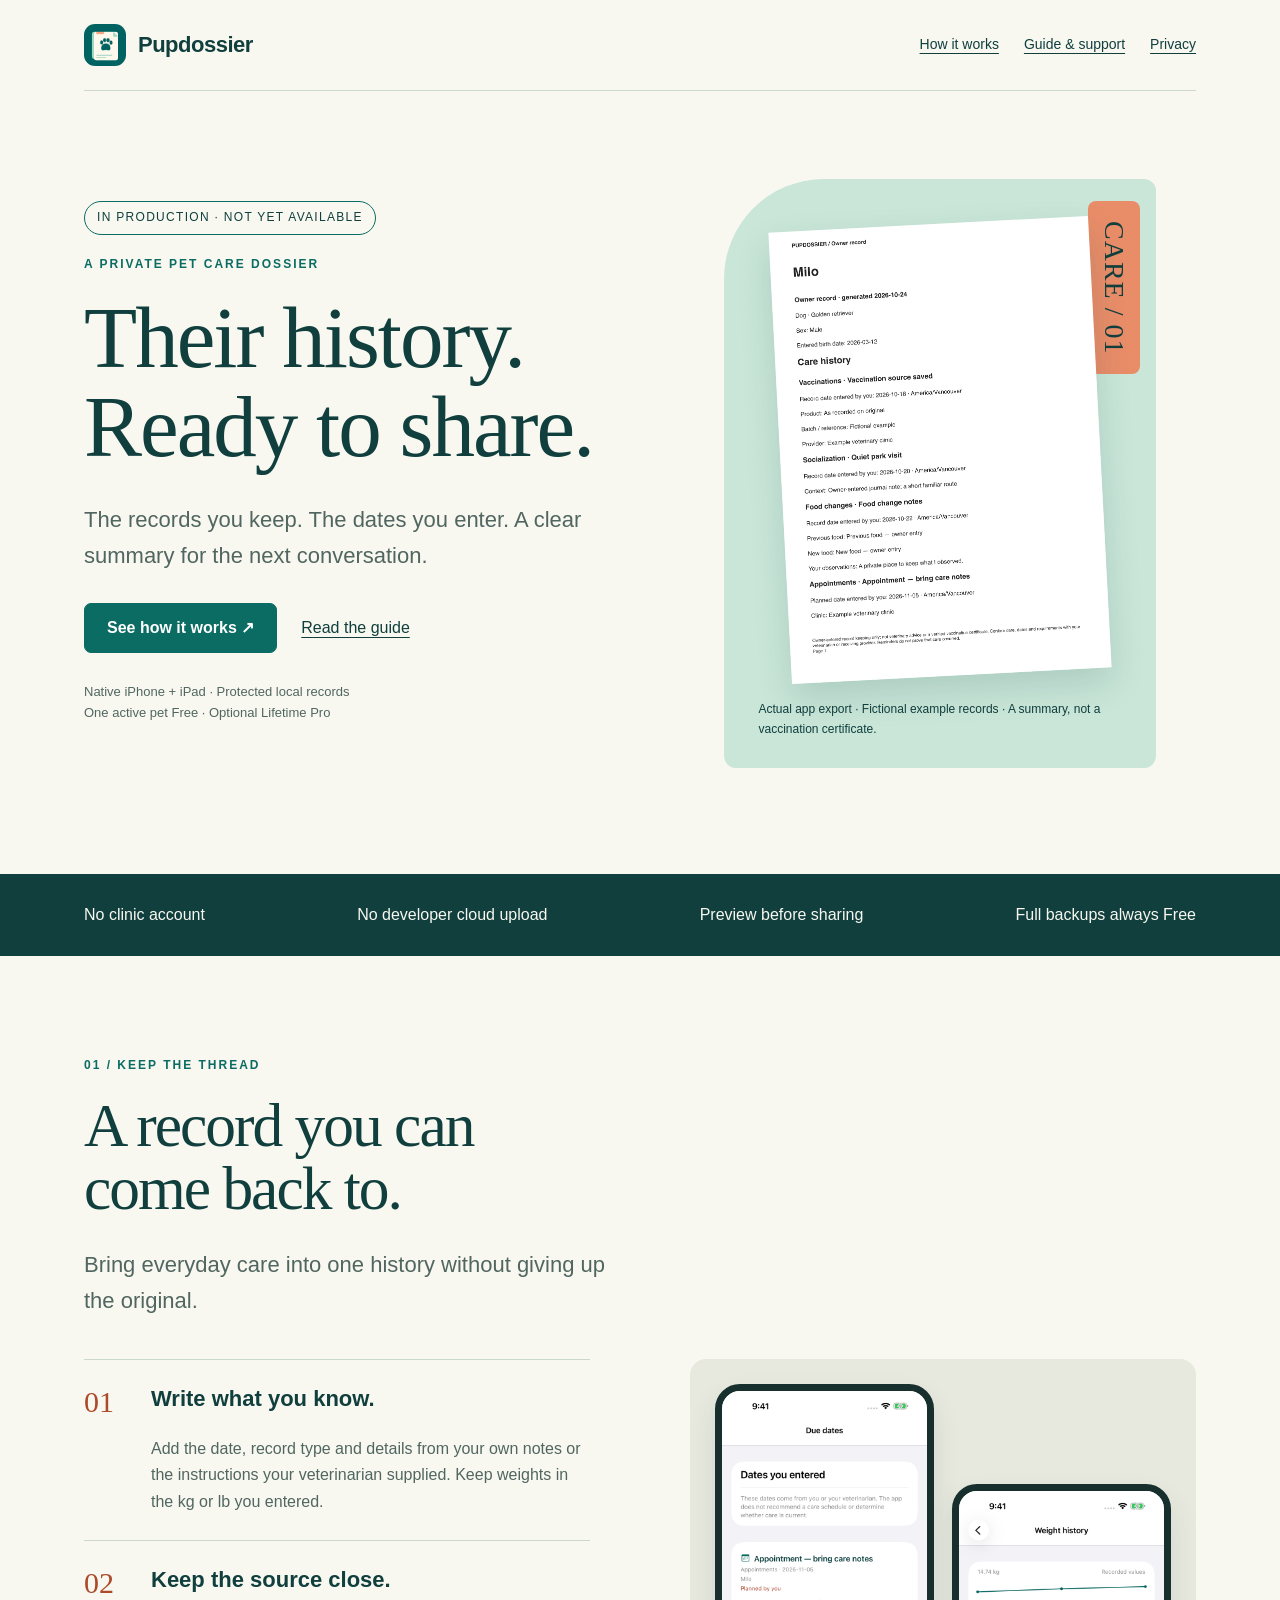
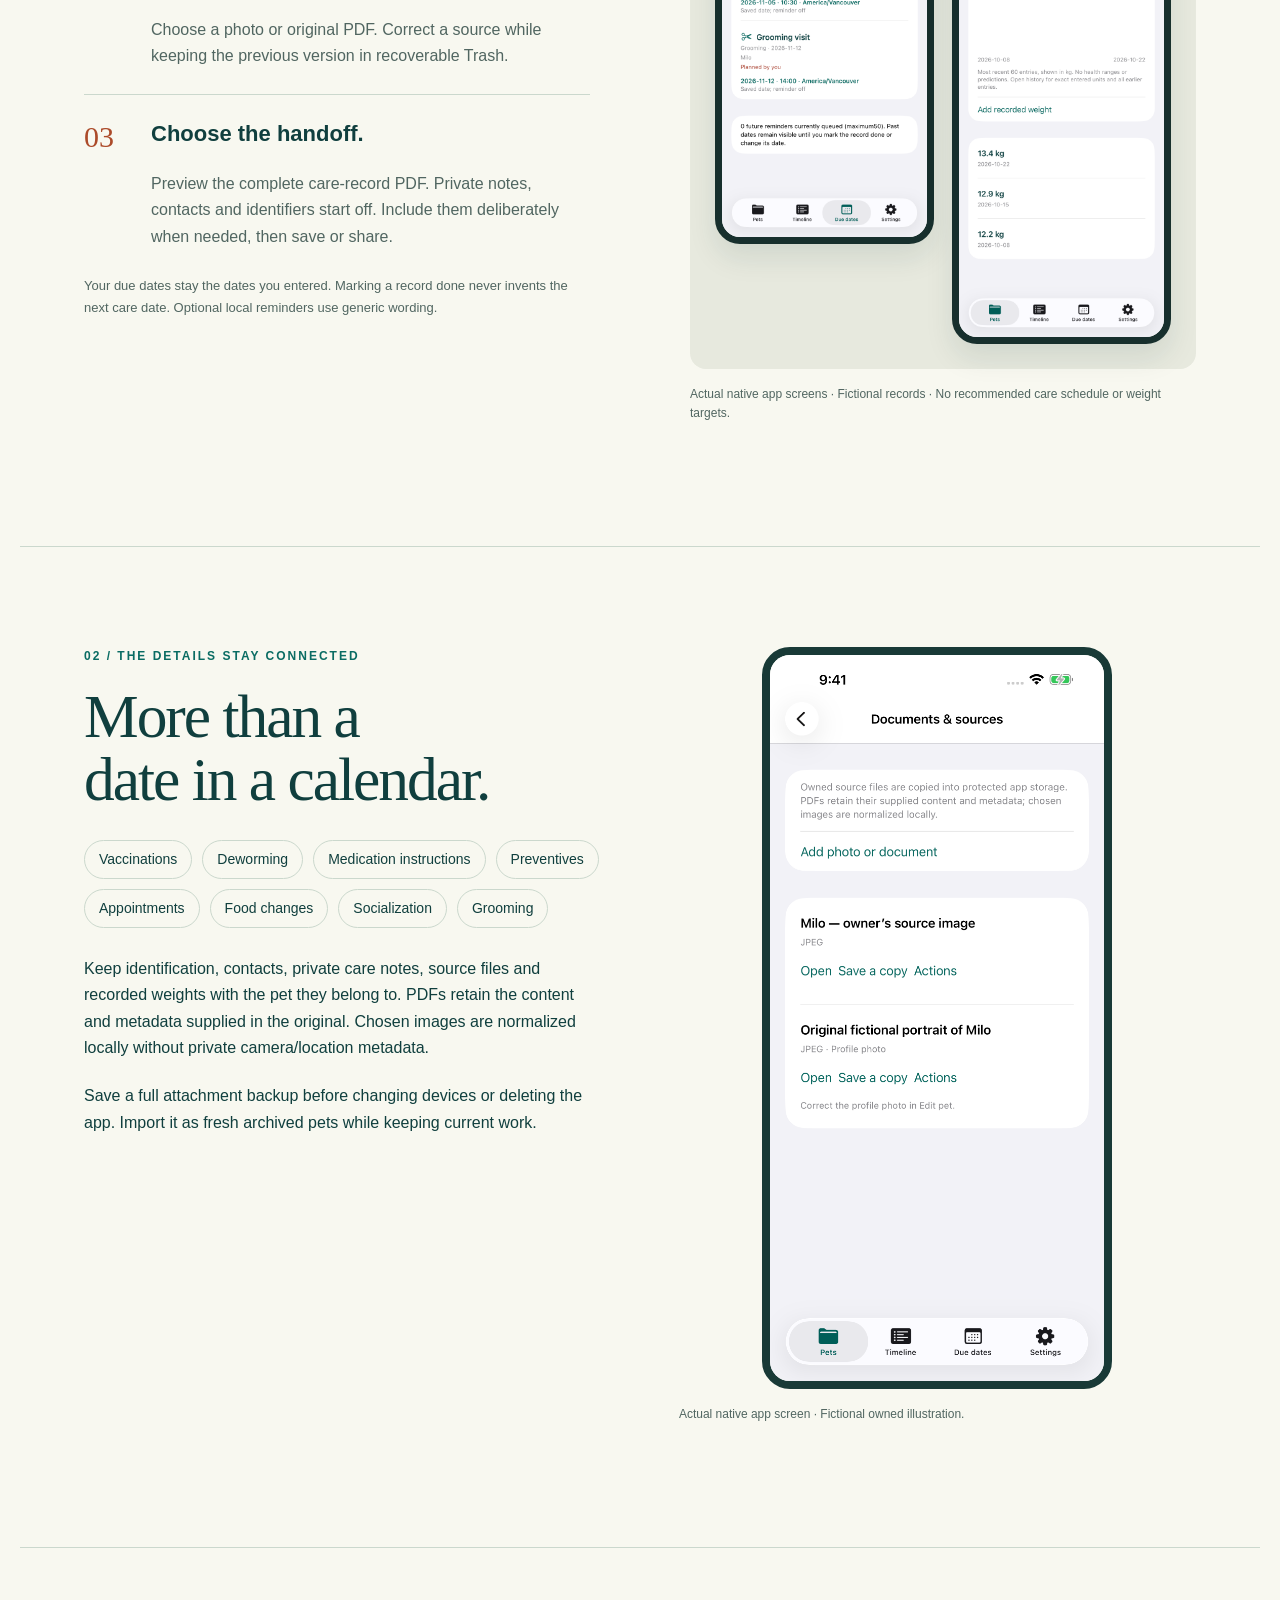
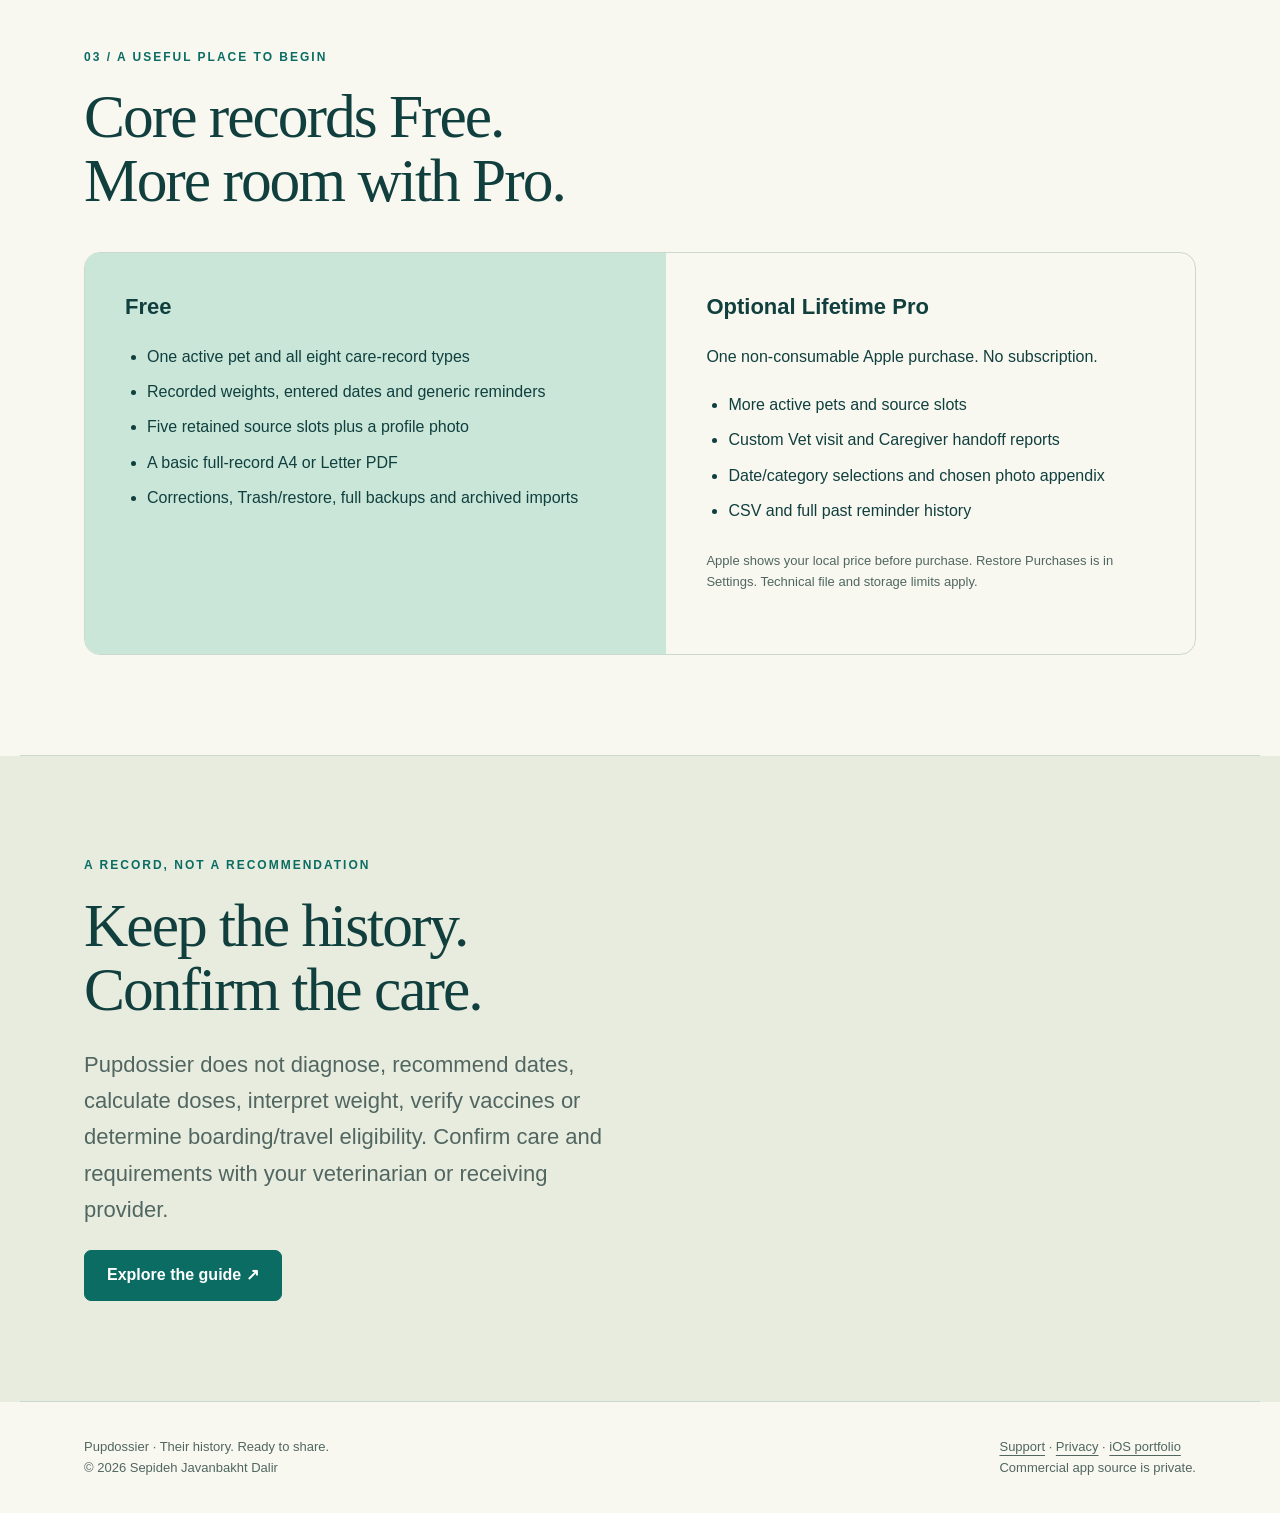
==== index.html @ 6c0bcf2a "Publish source-free Pupdossier product guide and privacy pages" ====
<!doctype html><html lang="en"><head><meta charset="utf-8"><meta name="viewport" content="width=device-width,initial-scale=1"><meta name="description" content="Private pet care records, original sources, entered dates and deliberate PDF handoffs for iPhone and iPad."><title>Pupdossier — Their history. Ready to share.</title><link rel="icon" href="assets/icon.png"><link rel="stylesheet" href="styles.css"></head><body><header class="wrap"><nav aria-label="Main navigation"><a class="brand" href="index.html"><img src="assets/icon.png" width="42" height="42" alt="">Pupdossier</a><div class="links"><a href="index.html#how">How it works</a><a href="support.html">Guide &amp; support</a><a href="privacy.html">Privacy</a></div></nav></header><main><section class="wrap hero"><div><span class="status">In production · Not yet available</span><p class="eyebrow">A private pet care dossier</p><h1>Their history.<br>Ready to share.</h1><p class="lead">The records you keep. The dates you enter. A clear summary for the next conversation.</p><div class="actions"><a class="button" href="#how">See how it works ↗</a><a href="support.html">Read the guide</a></div><p class="small">Native iPhone + iPad · Protected local records<br>One active pet Free · Optional Lifetime Pro</p></div><figure class="proof"><span class="index-tab">CARE / 01</span><img src="assets/care-summary.png" alt="Actual Pupdossier PDF for fictional pet Milo, with saved care history and a page footer."><figcaption>Actual app export · Fictional example records · A summary, not a vaccination certificate.</figcaption></figure></section><div class="strip"><div class="wrap"><span>No clinic account</span><span>No developer cloud upload</span><span>Preview before sharing</span><span>Full backups always Free</span></div></div><section class="wrap section" id="how"><div class="section-head"><p class="eyebrow">01 / Keep the thread</p><h2>A record you can<br>come back to.</h2><p class="lead">Bring everyday care into one history without giving up the original.</p></div><div class="tour-grid"><div><div class="step"><span class="number">01</span><div><h3>Write what you know.</h3><p>Add the date, record type and details from your own notes or the instructions your veterinarian supplied. Keep weights in the kg or lb you entered.</p></div></div><div class="step"><span class="number">02</span><div><h3>Keep the source close.</h3><p>Choose a photo or original PDF. Correct a source while keeping the previous version in recoverable Trash.</p></div></div><div class="step"><span class="number">03</span><div><h3>Choose the handoff.</h3><p>Preview the complete care-record PDF. Private notes, contacts and identifiers start off. Include them deliberately when needed, then save or share.</p></div></div><p class="small">Your due dates stay the dates you entered. Marking a record done never invents the next care date. Optional local reminders use generic wording.</p></div><div><div class="device-pair"><img src="assets/dates.png" alt="Actual Due dates screen showing two dates entered for fictional pet Milo."><img src="assets/weights.png" alt="Actual recorded-weight history showing three entered kg measurements, without clinical interpretation."></div><p class="note">Actual native app screens · Fictional records · No recommended care schedule or weight targets.</p></div></div></section><section class="wrap section"><div class="records"><div><p class="eyebrow">02 / The details stay connected</p><h2>More than a<br>date in a calendar.</h2><div class="record-types"><span>Vaccinations</span><span>Deworming</span><span>Medication instructions</span><span>Preventives</span><span>Appointments</span><span>Food changes</span><span>Socialization</span><span>Grooming</span></div><p>Keep identification, contacts, private care notes, source files and recorded weights with the pet they belong to. PDFs retain the content and metadata supplied in the original. Chosen images are normalized locally without private camera/location metadata.</p><p>Save a full attachment backup before changing devices or deleting the app. Import it as fresh archived pets while keeping current work.</p></div><div><img class="source-image" loading="lazy" src="assets/sources.png" alt="Actual Documents and sources screen with selected original image and a separate profile photo."><p class="note">Actual native app screen · Fictional owned illustration.</p></div></div></section><section class="wrap section"><div class="section-head"><p class="eyebrow">03 / A useful place to begin</p><h2>Core records Free.<br>More room with Pro.</h2></div><div class="choice"><div><h3>Free</h3><ul><li>One active pet and all eight care-record types</li><li>Recorded weights, entered dates and generic reminders</li><li>Five retained source slots plus a profile photo</li><li>A basic full-record A4 or Letter PDF</li><li>Corrections, Trash/restore, full backups and archived imports</li></ul></div><div><h3>Optional Lifetime Pro</h3><p>One non-consumable Apple purchase. No subscription.</p><ul><li>More active pets and source slots</li><li>Custom Vet visit and Caregiver handoff reports</li><li>Date/category selections and chosen photo appendix</li><li>CSV and full past reminder history</li></ul><p class="small">Apple shows your local price before purchase. Restore Purchases is in Settings. Technical file and storage limits apply.</p></div></div></section><section class="quiet"><div class="wrap section"><p class="eyebrow">A record, not a recommendation</p><h2>Keep the history.<br>Confirm the care.</h2><p class="lead">Pupdossier does not diagnose, recommend dates, calculate doses, interpret weight, verify vaccines or determine boarding/travel eligibility. Confirm care and requirements with your veterinarian or receiving provider.</p><a class="button" href="support.html">Explore the guide ↗</a></div></section></main><footer><div class="wrap"><span>Pupdossier · Their history. Ready to share.<br>© 2026 Sepideh Javanbakht Dalir</span><span><a href="support.html">Support</a> · <a href="privacy.html">Privacy</a> · <a href="https://github.com/sepidehdalir/ios-app-portfolio">iOS portfolio</a><br>Commercial app source is private.</span></div></footer></body></html>
---- styles.css ----
@charset "UTF-8";:root{--paper:#f8f8f0;--ink:#103f3e;--teal:#0a6c63;--mint:#c9e6d8;--coral:#e98d69;--line:#cbd8cd;--muted:#516661}*{box-sizing:border-box}html{scroll-behavior:smooth}body{margin:0;background:var(--paper);color:var(--ink);font-family:ui-sans-serif,-apple-system,BlinkMacSystemFont,"Segoe UI",sans-serif;line-height:1.65}a{color:inherit;text-underline-offset:4px}a:focus-visible,button:focus-visible,summary:focus-visible{outline:3px solid #b55332;outline-offset:5px}.wrap{max-width:1240px;margin:auto;padding:0 5vw}nav{display:flex;align-items:center;justify-content:space-between;gap:24px;padding-top:24px;padding-bottom:24px;border-bottom:1px solid var(--line)}.brand{display:flex;align-items:center;gap:12px;font-size:22px;font-weight:750;text-decoration:none;letter-spacing:-.5px}.brand img{border-radius:11px}nav .links{display:flex;gap:25px;flex-wrap:wrap;font-size:14px}.status{font-size:12px;letter-spacing:1.3px;text-transform:uppercase;display:inline-block;border:1px solid var(--teal);border-radius:30px;padding:6px 12px;margin-bottom:20px}.eyebrow{font-size:12px;font-weight:750;letter-spacing:2px;text-transform:uppercase;color:var(--teal);margin:0 0 18px}h1,h2,h3,p{margin-top:0}h1,h2{font-family:Georgia,"Times New Roman",serif;font-weight:500;line-height:1.03;letter-spacing:-2px}h1{font-size:clamp(58px,6.8vw,98px);margin-bottom:30px}h2{font-size:clamp(40px,4.8vw,64px);margin-bottom:26px}h3{font-size:22px;line-height:1.3}p{margin-bottom:22px}.lead{font-size:clamp(18px,2vw,22px);max-width:550px;color:var(--muted)}.hero{display:grid;grid-template-columns:1fr 1fr;gap:8%;padding-top:72px;padding-bottom:90px;align-items:center}.button{display:inline-flex;align-items:center;justify-content:center;min-height:48px;padding:11px 22px;border-radius:7px;background:var(--teal);color:white;font-weight:650;text-decoration:none;border:1px solid var(--teal)}.actions{display:flex;align-items:center;gap:24px;flex-wrap:wrap;margin:28px 0}.small{font-size:13px;color:var(--muted)}.proof{background:var(--mint);border-radius:100px 12px 12px 12px;padding:45px 34px 28px;position:relative}.proof img{display:block;width:88%;margin:0 auto;box-shadow:0 15px 34px #103f3e25;transform:rotate(-3deg)}.proof figcaption{font-size:12px;margin:24px 0 0}.index-tab{position:absolute;top:22px;right:16px;background:var(--coral);font:28px Georgia,serif;letter-spacing:1px;writing-mode:vertical-rl;border-radius:8px;padding:20px 10px}.strip{background:var(--ink);color:var(--paper);padding:28px 0}.strip .wrap{display:flex;justify-content:space-between;gap:25px;flex-wrap:wrap}.strip span{font-size:16px}.section{padding-top:100px;padding-bottom:100px;border-bottom:1px solid var(--line)}.section-head{max-width:700px;margin-bottom:40px}.tour-grid{display:grid;grid-template-columns:1fr 1fr;gap:9%;align-items:start}.step{display:grid;grid-template-columns:52px 1fr;gap:15px;padding:25px 0;border-top:1px solid var(--line)}.step .number{font:30px Georgia,serif;color:#ac4b2a}.step p{color:var(--muted);margin-bottom:0}.device-pair{display:flex;gap:18px;align-items:flex-start;padding:25px;background:#e7e9de;border-radius:16px}.device-pair img{width:calc(50% - 9px);border:7px solid #172f2d;border-radius:25px;box-shadow:0 14px 28px #103f3e1a}.device-pair img:nth-child(2){margin-top:100px}.note{margin-top:16px;font-size:12px;color:var(--muted)}.records{display:grid;grid-template-columns:1fr 1fr;gap:7%;align-items:start}.source-image{max-width:350px;width:100%;border:8px solid #193a37;border-radius:28px;display:block;margin:auto}.record-types{display:flex;gap:10px;flex-wrap:wrap;margin:28px 0}.record-types span{border:1px solid var(--line);border-radius:30px;padding:7px 14px;font-size:14px}.choice{display:grid;grid-template-columns:1.1fr 1fr;gap:0;margin-top:35px;border:1px solid var(--line);border-radius:16px;overflow:hidden}.choice>div{padding:40px}.choice>div:first-child{background:var(--mint)}ul{padding-left:22px}li{padding-bottom:9px}.quiet{background:#e8ecdf}.document{max-width:860px;padding:75px 5vw 110px;margin:auto}.document h1{font-size:clamp(48px,6vw,75px)}.document h2{font-family:inherit;font-size:25px;letter-spacing:-.4px;line-height:1.3;margin:42px 0 15px}.notice{border-left:4px solid var(--coral);padding:18px 22px;background:#f4e8dc;margin:24px 0}.document details{border-top:1px solid var(--line);padding:20px 0}.document summary{cursor:pointer;font-size:20px;font-weight:650}.document details p{margin:18px 0 0}footer{padding:34px 0;font-size:13px;color:var(--muted)}footer .wrap{display:flex;justify-content:space-between;gap:30px;flex-wrap:wrap}@media(max-width:760px){.hero,.tour-grid,.records,.choice{grid-template-columns:1fr}.hero{gap:35px;padding-top:42px;padding-bottom:50px}.proof{margin:0}.proof img{max-height:620px;width:auto;max-width:90%}.section{padding-top:60px;padding-bottom:60px}.device-pair{margin-top:28px}.source-image{margin-top:30px;max-width:310px}nav{align-items:flex-start;flex-wrap:wrap}.links{gap:16px!important}.strip .wrap{gap:12px}.choice>div{padding:28px}h1,h2{letter-spacing:-1.6px}}@media(prefers-reduced-motion:reduce){html{scroll-behavior:auto}}
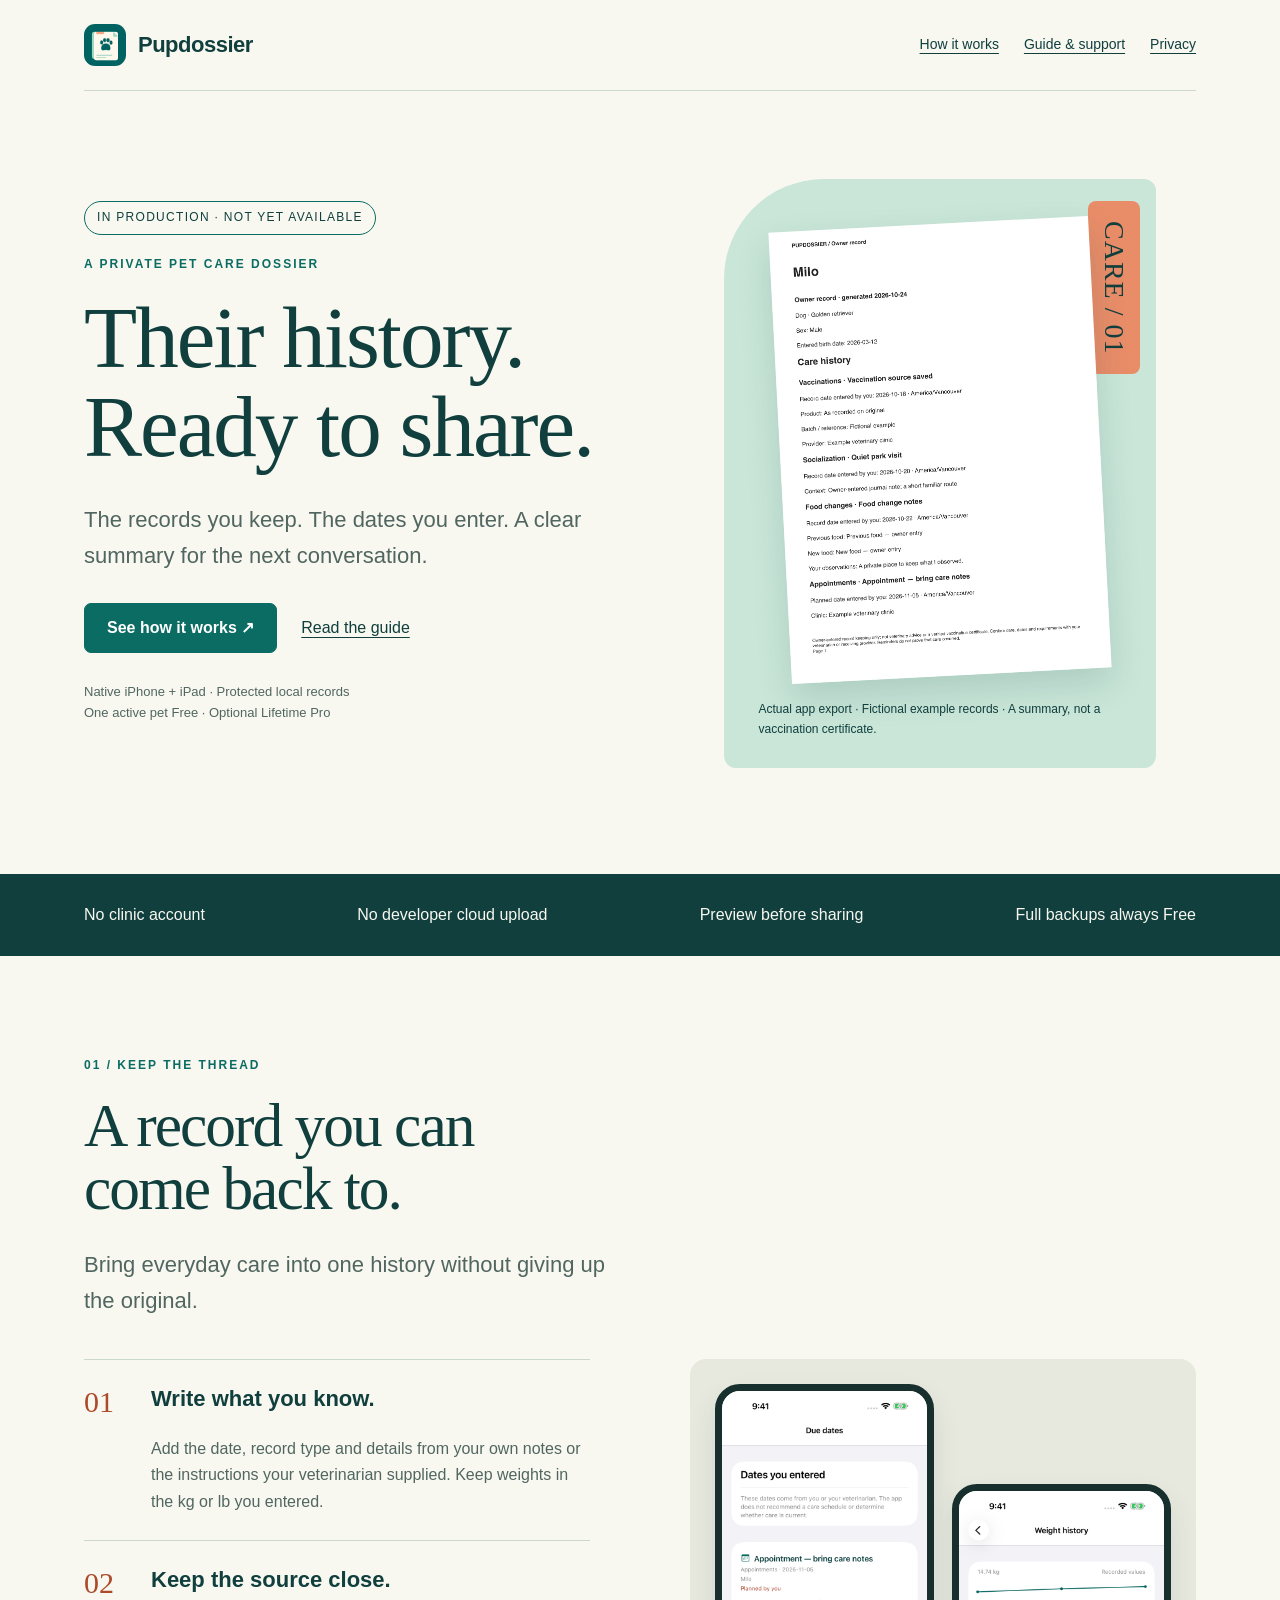
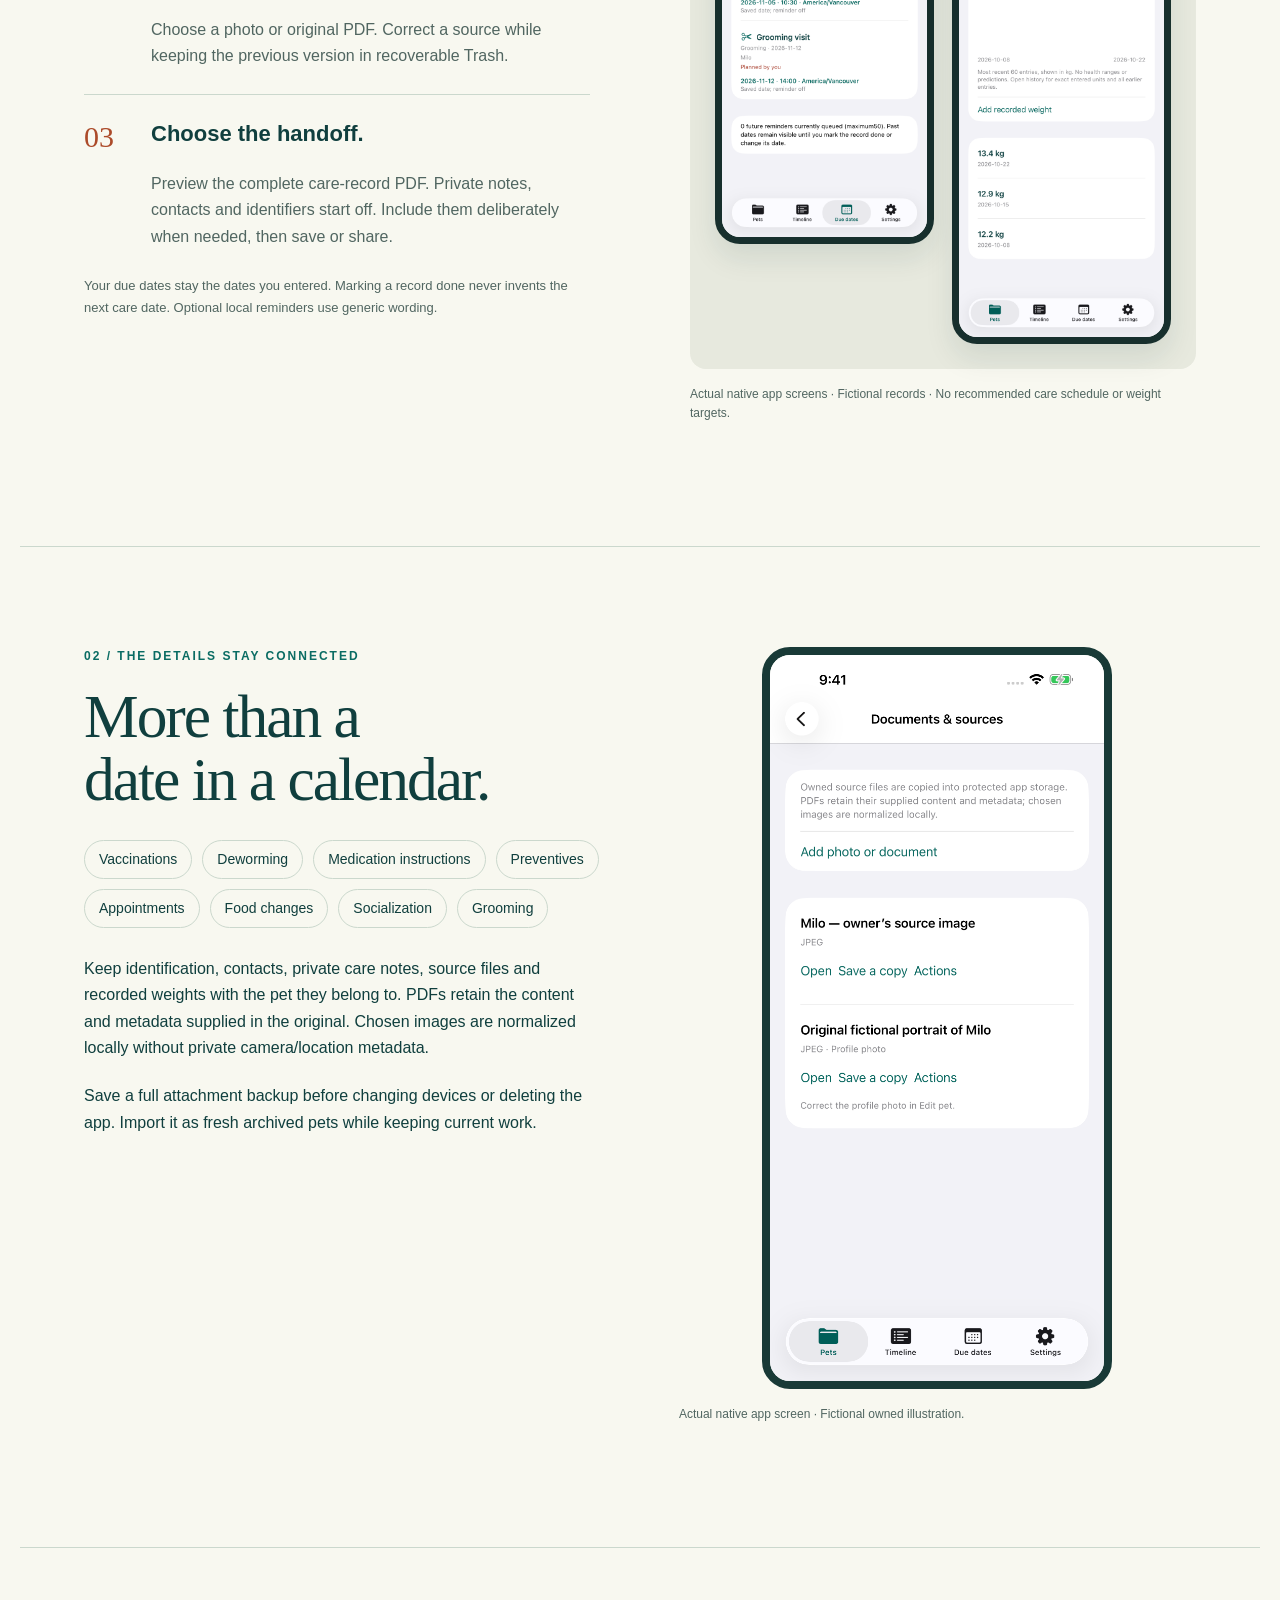
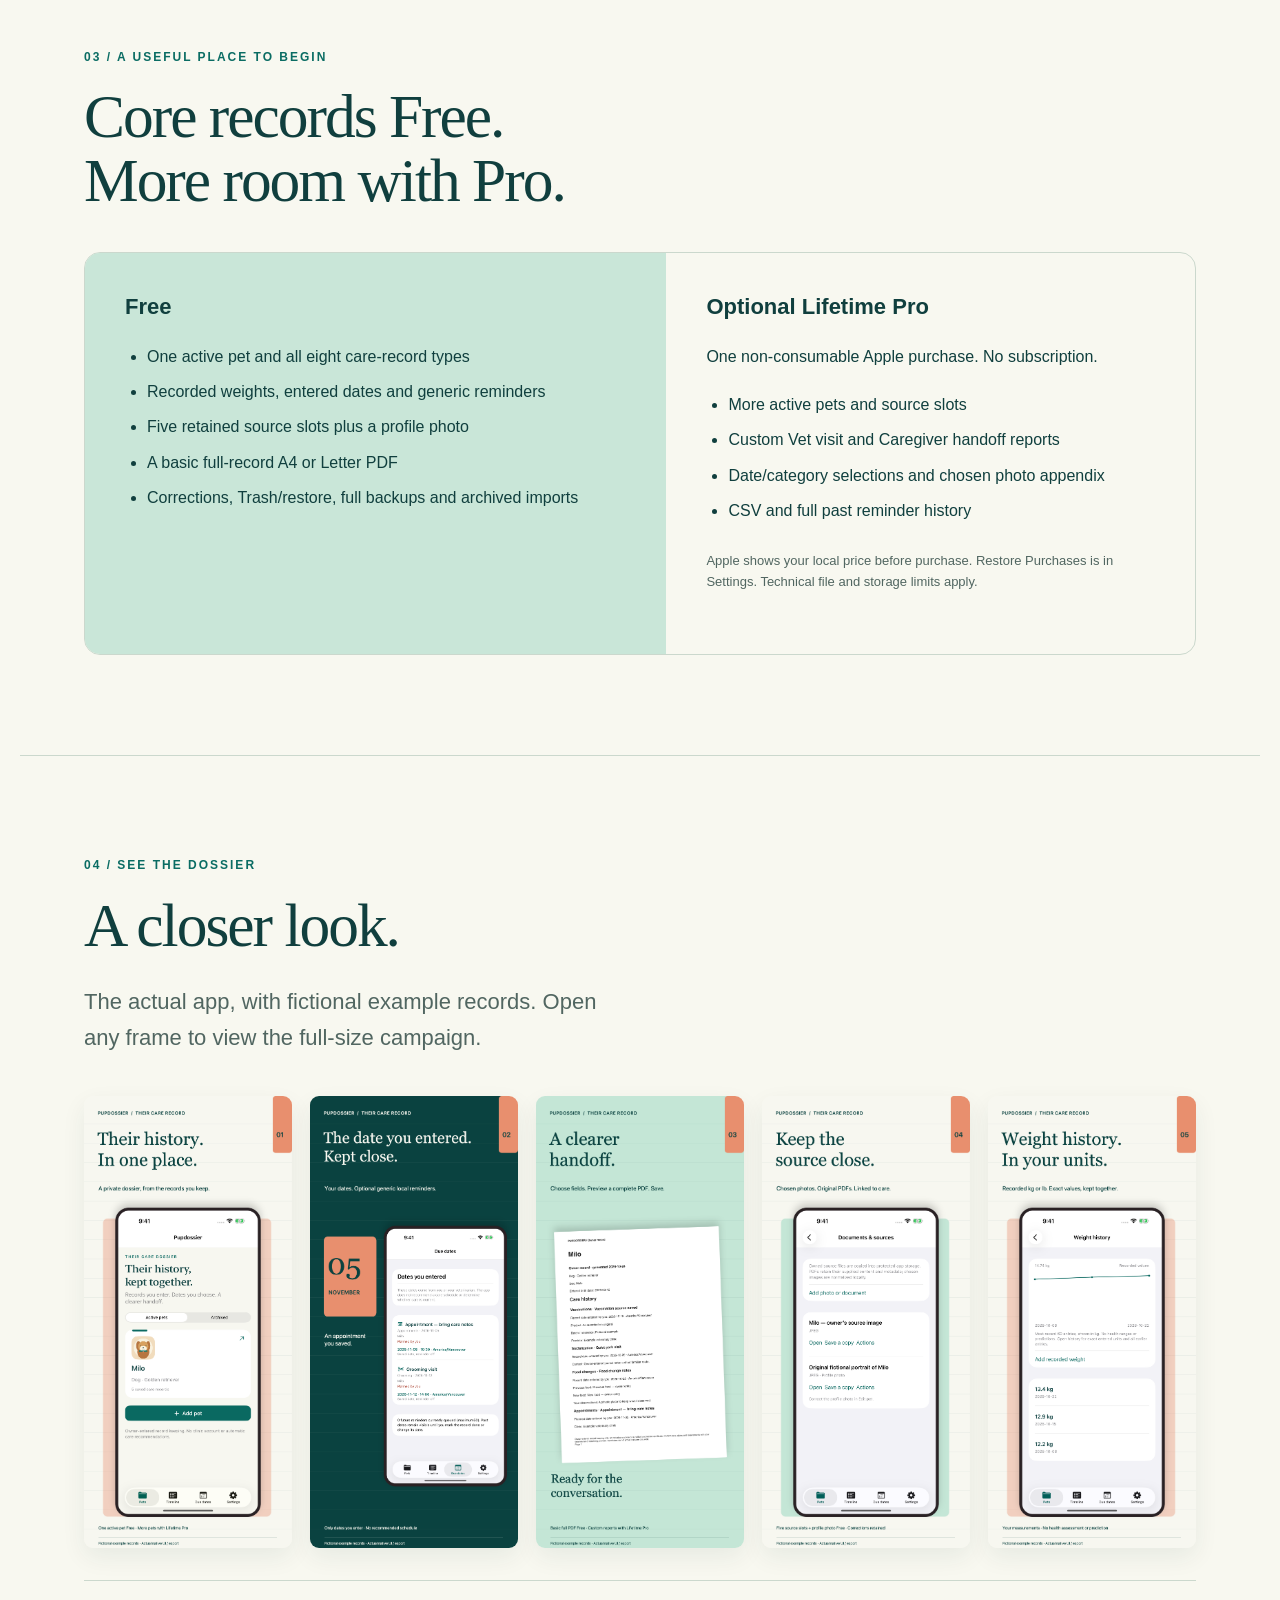
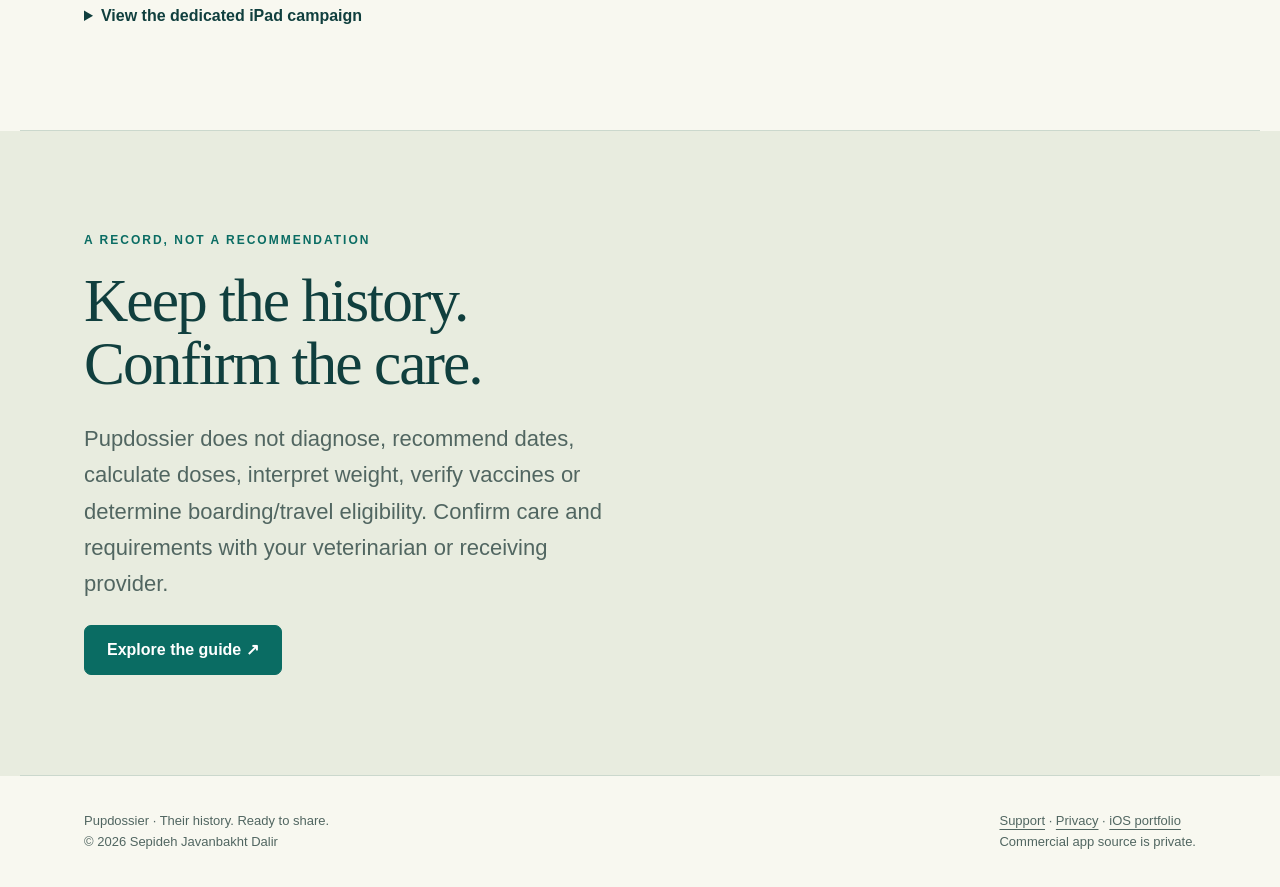
==== commit bcbddb7b: "Show the verified iPhone and dedicated iPad marketing campaigns" ====
--- a/index.html
+++ b/index.html
@@ -1 +1 @@
-<!doctype html><html lang="en"><head><meta charset="utf-8"><meta name="viewport" content="width=device-width,initial-scale=1"><meta name="description" content="Private pet care records, original sources, entered dates and deliberate PDF handoffs for iPhone and iPad."><title>Pupdossier — Their history. Ready to share.</title><link rel="icon" href="assets/icon.png"><link rel="stylesheet" href="styles.css"></head><body><header class="wrap"><nav aria-label="Main navigation"><a class="brand" href="index.html"><img src="assets/icon.png" width="42" height="42" alt="">Pupdossier</a><div class="links"><a href="index.html#how">How it works</a><a href="support.html">Guide &amp; support</a><a href="privacy.html">Privacy</a></div></nav></header><main><section class="wrap hero"><div><span class="status">In production · Not yet available</span><p class="eyebrow">A private pet care dossier</p><h1>Their history.<br>Ready to share.</h1><p class="lead">The records you keep. The dates you enter. A clear summary for the next conversation.</p><div class="actions"><a class="button" href="#how">See how it works ↗</a><a href="support.html">Read the guide</a></div><p class="small">Native iPhone + iPad · Protected local records<br>One active pet Free · Optional Lifetime Pro</p></div><figure class="proof"><span class="index-tab">CARE / 01</span><img src="assets/care-summary.png" alt="Actual Pupdossier PDF for fictional pet Milo, with saved care history and a page footer."><figcaption>Actual app export · Fictional example records · A summary, not a vaccination certificate.</figcaption></figure></section><div class="strip"><div class="wrap"><span>No clinic account</span><span>No developer cloud upload</span><span>Preview before sharing</span><span>Full backups always Free</span></div></div><section class="wrap section" id="how"><div class="section-head"><p class="eyebrow">01 / Keep the thread</p><h2>A record you can<br>come back to.</h2><p class="lead">Bring everyday care into one history without giving up the original.</p></div><div class="tour-grid"><div><div class="step"><span class="number">01</span><div><h3>Write what you know.</h3><p>Add the date, record type and details from your own notes or the instructions your veterinarian supplied. Keep weights in the kg or lb you entered.</p></div></div><div class="step"><span class="number">02</span><div><h3>Keep the source close.</h3><p>Choose a photo or original PDF. Correct a source while keeping the previous version in recoverable Trash.</p></div></div><div class="step"><span class="number">03</span><div><h3>Choose the handoff.</h3><p>Preview the complete care-record PDF. Private notes, contacts and identifiers start off. Include them deliberately when needed, then save or share.</p></div></div><p class="small">Your due dates stay the dates you entered. Marking a record done never invents the next care date. Optional local reminders use generic wording.</p></div><div><div class="device-pair"><img src="assets/dates.png" alt="Actual Due dates screen showing two dates entered for fictional pet Milo."><img src="assets/weights.png" alt="Actual recorded-weight history showing three entered kg measurements, without clinical interpretation."></div><p class="note">Actual native app screens · Fictional records · No recommended care schedule or weight targets.</p></div></div></section><section class="wrap section"><div class="records"><div><p class="eyebrow">02 / The details stay connected</p><h2>More than a<br>date in a calendar.</h2><div class="record-types"><span>Vaccinations</span><span>Deworming</span><span>Medication instructions</span><span>Preventives</span><span>Appointments</span><span>Food changes</span><span>Socialization</span><span>Grooming</span></div><p>Keep identification, contacts, private care notes, source files and recorded weights with the pet they belong to. PDFs retain the content and metadata supplied in the original. Chosen images are normalized locally without private camera/location metadata.</p><p>Save a full attachment backup before changing devices or deleting the app. Import it as fresh archived pets while keeping current work.</p></div><div><img class="source-image" loading="lazy" src="assets/sources.png" alt="Actual Documents and sources screen with selected original image and a separate profile photo."><p class="note">Actual native app screen · Fictional owned illustration.</p></div></div></section><section class="wrap section"><div class="section-head"><p class="eyebrow">03 / A useful place to begin</p><h2>Core records Free.<br>More room with Pro.</h2></div><div class="choice"><div><h3>Free</h3><ul><li>One active pet and all eight care-record types</li><li>Recorded weights, entered dates and generic reminders</li><li>Five retained source slots plus a profile photo</li><li>A basic full-record A4 or Letter PDF</li><li>Corrections, Trash/restore, full backups and archived imports</li></ul></div><div><h3>Optional Lifetime Pro</h3><p>One non-consumable Apple purchase. No subscription.</p><ul><li>More active pets and source slots</li><li>Custom Vet visit and Caregiver handoff reports</li><li>Date/category selections and chosen photo appendix</li><li>CSV and full past reminder history</li></ul><p class="small">Apple shows your local price before purchase. Restore Purchases is in Settings. Technical file and storage limits apply.</p></div></div></section><section class="quiet"><div class="wrap section"><p class="eyebrow">A record, not a recommendation</p><h2>Keep the history.<br>Confirm the care.</h2><p class="lead">Pupdossier does not diagnose, recommend dates, calculate doses, interpret weight, verify vaccines or determine boarding/travel eligibility. Confirm care and requirements with your veterinarian or receiving provider.</p><a class="button" href="support.html">Explore the guide ↗</a></div></section></main><footer><div class="wrap"><span>Pupdossier · Their history. Ready to share.<br>© 2026 Sepideh Javanbakht Dalir</span><span><a href="support.html">Support</a> · <a href="privacy.html">Privacy</a> · <a href="https://github.com/sepidehdalir/ios-app-portfolio">iOS portfolio</a><br>Commercial app source is private.</span></div></footer></body></html>+<!doctype html><html lang="en"><head><meta charset="utf-8"><meta name="viewport" content="width=device-width,initial-scale=1"><meta name="description" content="Private pet care records, original sources, entered dates and deliberate PDF handoffs for iPhone and iPad."><title>Pupdossier — Their history. Ready to share.</title><link rel="icon" href="assets/icon.png"><link rel="stylesheet" href="styles.css"></head><body><header class="wrap"><nav aria-label="Main navigation"><a class="brand" href="index.html"><img src="assets/icon.png" width="42" height="42" alt="">Pupdossier</a><div class="links"><a href="index.html#how">How it works</a><a href="support.html">Guide &amp; support</a><a href="privacy.html">Privacy</a></div></nav></header><main><section class="wrap hero"><div><span class="status">In production · Not yet available</span><p class="eyebrow">A private pet care dossier</p><h1>Their history.<br>Ready to share.</h1><p class="lead">The records you keep. The dates you enter. A clear summary for the next conversation.</p><div class="actions"><a class="button" href="#how">See how it works ↗</a><a href="support.html">Read the guide</a></div><p class="small">Native iPhone + iPad · Protected local records<br>One active pet Free · Optional Lifetime Pro</p></div><figure class="proof"><span class="index-tab">CARE / 01</span><img src="assets/care-summary.png" alt="Actual Pupdossier PDF for fictional pet Milo, with saved care history and a page footer."><figcaption>Actual app export · Fictional example records · A summary, not a vaccination certificate.</figcaption></figure></section><div class="strip"><div class="wrap"><span>No clinic account</span><span>No developer cloud upload</span><span>Preview before sharing</span><span>Full backups always Free</span></div></div><section class="wrap section" id="how"><div class="section-head"><p class="eyebrow">01 / Keep the thread</p><h2>A record you can<br>come back to.</h2><p class="lead">Bring everyday care into one history without giving up the original.</p></div><div class="tour-grid"><div><div class="step"><span class="number">01</span><div><h3>Write what you know.</h3><p>Add the date, record type and details from your own notes or the instructions your veterinarian supplied. Keep weights in the kg or lb you entered.</p></div></div><div class="step"><span class="number">02</span><div><h3>Keep the source close.</h3><p>Choose a photo or original PDF. Correct a source while keeping the previous version in recoverable Trash.</p></div></div><div class="step"><span class="number">03</span><div><h3>Choose the handoff.</h3><p>Preview the complete care-record PDF. Private notes, contacts and identifiers start off. Include them deliberately when needed, then save or share.</p></div></div><p class="small">Your due dates stay the dates you entered. Marking a record done never invents the next care date. Optional local reminders use generic wording.</p></div><div><div class="device-pair"><img src="assets/dates.png" alt="Actual Due dates screen showing two dates entered for fictional pet Milo."><img src="assets/weights.png" alt="Actual recorded-weight history showing three entered kg measurements, without clinical interpretation."></div><p class="note">Actual native app screens · Fictional records · No recommended care schedule or weight targets.</p></div></div></section><section class="wrap section"><div class="records"><div><p class="eyebrow">02 / The details stay connected</p><h2>More than a<br>date in a calendar.</h2><div class="record-types"><span>Vaccinations</span><span>Deworming</span><span>Medication instructions</span><span>Preventives</span><span>Appointments</span><span>Food changes</span><span>Socialization</span><span>Grooming</span></div><p>Keep identification, contacts, private care notes, source files and recorded weights with the pet they belong to. PDFs retain the content and metadata supplied in the original. Chosen images are normalized locally without private camera/location metadata.</p><p>Save a full attachment backup before changing devices or deleting the app. Import it as fresh archived pets while keeping current work.</p></div><div><img class="source-image" loading="lazy" src="assets/sources.png" alt="Actual Documents and sources screen with selected original image and a separate profile photo."><p class="note">Actual native app screen · Fictional owned illustration.</p></div></div></section><section class="wrap section"><div class="section-head"><p class="eyebrow">03 / A useful place to begin</p><h2>Core records Free.<br>More room with Pro.</h2></div><div class="choice"><div><h3>Free</h3><ul><li>One active pet and all eight care-record types</li><li>Recorded weights, entered dates and generic reminders</li><li>Five retained source slots plus a profile photo</li><li>A basic full-record A4 or Letter PDF</li><li>Corrections, Trash/restore, full backups and archived imports</li></ul></div><div><h3>Optional Lifetime Pro</h3><p>One non-consumable Apple purchase. No subscription.</p><ul><li>More active pets and source slots</li><li>Custom Vet visit and Caregiver handoff reports</li><li>Date/category selections and chosen photo appendix</li><li>CSV and full past reminder history</li></ul><p class="small">Apple shows your local price before purchase. Restore Purchases is in Settings. Technical file and storage limits apply.</p></div></div></section><section class="wrap section" id="campaign"><div class="section-head"><p class="eyebrow">04 / See the dossier</p><h2>A closer look.</h2><p class="lead">The actual app, with fictional example records. Open any frame to view the full-size campaign.</p></div><div class="campaign-grid"><a href="assets/campaign/iphone-01.png"><img loading="lazy" width="1206" height="2622" src="assets/campaign/iphone-01.png" alt="iPhone campaign: Their history. In one place."></a><a href="assets/campaign/iphone-02.png"><img loading="lazy" width="1206" height="2622" src="assets/campaign/iphone-02.png" alt="iPhone campaign: The dates you enter. Kept close."></a><a href="assets/campaign/iphone-03.png"><img loading="lazy" width="1206" height="2622" src="assets/campaign/iphone-03.png" alt="iPhone campaign: A clearer handoff."></a><a href="assets/campaign/iphone-04.png"><img loading="lazy" width="1206" height="2622" src="assets/campaign/iphone-04.png" alt="iPhone campaign: Keep the source close."></a><a href="assets/campaign/iphone-05.png"><img loading="lazy" width="1206" height="2622" src="assets/campaign/iphone-05.png" alt="iPhone campaign: Weight history. In your units."></a></div><details class="tablet-campaign"><summary>View the dedicated iPad campaign</summary><div class="campaign-grid tablet"><a href="assets/campaign/ipad-01.png"><img loading="lazy" width="2064" height="2752" src="assets/campaign/ipad-01.png" alt="iPad campaign: Their history. In one place."></a><a href="assets/campaign/ipad-02.png"><img loading="lazy" width="2064" height="2752" src="assets/campaign/ipad-02.png" alt="iPad campaign: The dates you enter. Kept close."></a><a href="assets/campaign/ipad-03.png"><img loading="lazy" width="2064" height="2752" src="assets/campaign/ipad-03.png" alt="iPad campaign: A clearer handoff."></a><a href="assets/campaign/ipad-04.png"><img loading="lazy" width="2064" height="2752" src="assets/campaign/ipad-04.png" alt="iPad campaign: Keep the source close."></a><a href="assets/campaign/ipad-05.png"><img loading="lazy" width="2064" height="2752" src="assets/campaign/ipad-05.png" alt="iPad campaign: Weight history. In your units."></a></div></details></section><section class="quiet"><div class="wrap section"><p class="eyebrow">A record, not a recommendation</p><h2>Keep the history.<br>Confirm the care.</h2><p class="lead">Pupdossier does not diagnose, recommend dates, calculate doses, interpret weight, verify vaccines or determine boarding/travel eligibility. Confirm care and requirements with your veterinarian or receiving provider.</p><a class="button" href="support.html">Explore the guide ↗</a></div></section></main><footer><div class="wrap"><span>Pupdossier · Their history. Ready to share.<br>© 2026 Sepideh Javanbakht Dalir</span><span><a href="support.html">Support</a> · <a href="privacy.html">Privacy</a> · <a href="https://github.com/sepidehdalir/ios-app-portfolio">iOS portfolio</a><br>Commercial app source is private.</span></div></footer></body></html>
--- a/styles.css
+++ b/styles.css
@@ -1 +1,2 @@
-@charset "UTF-8";:root{--paper:#f8f8f0;--ink:#103f3e;--teal:#0a6c63;--mint:#c9e6d8;--coral:#e98d69;--line:#cbd8cd;--muted:#516661}*{box-sizing:border-box}html{scroll-behavior:smooth}body{margin:0;background:var(--paper);color:var(--ink);font-family:ui-sans-serif,-apple-system,BlinkMacSystemFont,"Segoe UI",sans-serif;line-height:1.65}a{color:inherit;text-underline-offset:4px}a:focus-visible,button:focus-visible,summary:focus-visible{outline:3px solid #b55332;outline-offset:5px}.wrap{max-width:1240px;margin:auto;padding:0 5vw}nav{display:flex;align-items:center;justify-content:space-between;gap:24px;padding-top:24px;padding-bottom:24px;border-bottom:1px solid var(--line)}.brand{display:flex;align-items:center;gap:12px;font-size:22px;font-weight:750;text-decoration:none;letter-spacing:-.5px}.brand img{border-radius:11px}nav .links{display:flex;gap:25px;flex-wrap:wrap;font-size:14px}.status{font-size:12px;letter-spacing:1.3px;text-transform:uppercase;display:inline-block;border:1px solid var(--teal);border-radius:30px;padding:6px 12px;margin-bottom:20px}.eyebrow{font-size:12px;font-weight:750;letter-spacing:2px;text-transform:uppercase;color:var(--teal);margin:0 0 18px}h1,h2,h3,p{margin-top:0}h1,h2{font-family:Georgia,"Times New Roman",serif;font-weight:500;line-height:1.03;letter-spacing:-2px}h1{font-size:clamp(58px,6.8vw,98px);margin-bottom:30px}h2{font-size:clamp(40px,4.8vw,64px);margin-bottom:26px}h3{font-size:22px;line-height:1.3}p{margin-bottom:22px}.lead{font-size:clamp(18px,2vw,22px);max-width:550px;color:var(--muted)}.hero{display:grid;grid-template-columns:1fr 1fr;gap:8%;padding-top:72px;padding-bottom:90px;align-items:center}.button{display:inline-flex;align-items:center;justify-content:center;min-height:48px;padding:11px 22px;border-radius:7px;background:var(--teal);color:white;font-weight:650;text-decoration:none;border:1px solid var(--teal)}.actions{display:flex;align-items:center;gap:24px;flex-wrap:wrap;margin:28px 0}.small{font-size:13px;color:var(--muted)}.proof{background:var(--mint);border-radius:100px 12px 12px 12px;padding:45px 34px 28px;position:relative}.proof img{display:block;width:88%;margin:0 auto;box-shadow:0 15px 34px #103f3e25;transform:rotate(-3deg)}.proof figcaption{font-size:12px;margin:24px 0 0}.index-tab{position:absolute;top:22px;right:16px;background:var(--coral);font:28px Georgia,serif;letter-spacing:1px;writing-mode:vertical-rl;border-radius:8px;padding:20px 10px}.strip{background:var(--ink);color:var(--paper);padding:28px 0}.strip .wrap{display:flex;justify-content:space-between;gap:25px;flex-wrap:wrap}.strip span{font-size:16px}.section{padding-top:100px;padding-bottom:100px;border-bottom:1px solid var(--line)}.section-head{max-width:700px;margin-bottom:40px}.tour-grid{display:grid;grid-template-columns:1fr 1fr;gap:9%;align-items:start}.step{display:grid;grid-template-columns:52px 1fr;gap:15px;padding:25px 0;border-top:1px solid var(--line)}.step .number{font:30px Georgia,serif;color:#ac4b2a}.step p{color:var(--muted);margin-bottom:0}.device-pair{display:flex;gap:18px;align-items:flex-start;padding:25px;background:#e7e9de;border-radius:16px}.device-pair img{width:calc(50% - 9px);border:7px solid #172f2d;border-radius:25px;box-shadow:0 14px 28px #103f3e1a}.device-pair img:nth-child(2){margin-top:100px}.note{margin-top:16px;font-size:12px;color:var(--muted)}.records{display:grid;grid-template-columns:1fr 1fr;gap:7%;align-items:start}.source-image{max-width:350px;width:100%;border:8px solid #193a37;border-radius:28px;display:block;margin:auto}.record-types{display:flex;gap:10px;flex-wrap:wrap;margin:28px 0}.record-types span{border:1px solid var(--line);border-radius:30px;padding:7px 14px;font-size:14px}.choice{display:grid;grid-template-columns:1.1fr 1fr;gap:0;margin-top:35px;border:1px solid var(--line);border-radius:16px;overflow:hidden}.choice>div{padding:40px}.choice>div:first-child{background:var(--mint)}ul{padding-left:22px}li{padding-bottom:9px}.quiet{background:#e8ecdf}.document{max-width:860px;padding:75px 5vw 110px;margin:auto}.document h1{font-size:clamp(48px,6vw,75px)}.document h2{font-family:inherit;font-size:25px;letter-spacing:-.4px;line-height:1.3;margin:42px 0 15px}.notice{border-left:4px solid var(--coral);padding:18px 22px;background:#f4e8dc;margin:24px 0}.document details{border-top:1px solid var(--line);padding:20px 0}.document summary{cursor:pointer;font-size:20px;font-weight:650}.document details p{margin:18px 0 0}footer{padding:34px 0;font-size:13px;color:var(--muted)}footer .wrap{display:flex;justify-content:space-between;gap:30px;flex-wrap:wrap}@media(max-width:760px){.hero,.tour-grid,.records,.choice{grid-template-columns:1fr}.hero{gap:35px;padding-top:42px;padding-bottom:50px}.proof{margin:0}.proof img{max-height:620px;width:auto;max-width:90%}.section{padding-top:60px;padding-bottom:60px}.device-pair{margin-top:28px}.source-image{margin-top:30px;max-width:310px}nav{align-items:flex-start;flex-wrap:wrap}.links{gap:16px!important}.strip .wrap{gap:12px}.choice>div{padding:28px}h1,h2{letter-spacing:-1.6px}}@media(prefers-reduced-motion:reduce){html{scroll-behavior:auto}}+@charset "UTF-8";:root{--paper:#f8f8f0;--ink:#103f3e;--teal:#0a6c63;--mint:#c9e6d8;--coral:#e98d69;--line:#cbd8cd;--muted:#516661}*{box-sizing:border-box}html{scroll-behavior:smooth}body{margin:0;background:var(--paper);color:var(--ink);font-family:ui-sans-serif,-apple-system,BlinkMacSystemFont,"Segoe UI",sans-serif;line-height:1.65}a{color:inherit;text-underline-offset:4px}a:focus-visible,button:focus-visible,summary:focus-visible{outline:3px solid #b55332;outline-offset:5px}.wrap{max-width:1240px;margin:auto;padding:0 5vw}nav{display:flex;align-items:center;justify-content:space-between;gap:24px;padding-top:24px;padding-bottom:24px;border-bottom:1px solid var(--line)}.brand{display:flex;align-items:center;gap:12px;font-size:22px;font-weight:750;text-decoration:none;letter-spacing:-.5px}.brand img{border-radius:11px}nav .links{display:flex;gap:25px;flex-wrap:wrap;font-size:14px}.status{font-size:12px;letter-spacing:1.3px;text-transform:uppercase;display:inline-block;border:1px solid var(--teal);border-radius:30px;padding:6px 12px;margin-bottom:20px}.eyebrow{font-size:12px;font-weight:750;letter-spacing:2px;text-transform:uppercase;color:var(--teal);margin:0 0 18px}h1,h2,h3,p{margin-top:0}h1,h2{font-family:Georgia,"Times New Roman",serif;font-weight:500;line-height:1.03;letter-spacing:-2px}h1{font-size:clamp(58px,6.8vw,98px);margin-bottom:30px}h2{font-size:clamp(40px,4.8vw,64px);margin-bottom:26px}h3{font-size:22px;line-height:1.3}p{margin-bottom:22px}.lead{font-size:clamp(18px,2vw,22px);max-width:550px;color:var(--muted)}.hero{display:grid;grid-template-columns:1fr 1fr;gap:8%;padding-top:72px;padding-bottom:90px;align-items:center}.button{display:inline-flex;align-items:center;justify-content:center;min-height:48px;padding:11px 22px;border-radius:7px;background:var(--teal);color:white;font-weight:650;text-decoration:none;border:1px solid var(--teal)}.actions{display:flex;align-items:center;gap:24px;flex-wrap:wrap;margin:28px 0}.small{font-size:13px;color:var(--muted)}.proof{background:var(--mint);border-radius:100px 12px 12px 12px;padding:45px 34px 28px;position:relative}.proof img{display:block;width:88%;margin:0 auto;box-shadow:0 15px 34px #103f3e25;transform:rotate(-3deg)}.proof figcaption{font-size:12px;margin:24px 0 0}.index-tab{position:absolute;top:22px;right:16px;background:var(--coral);font:28px Georgia,serif;letter-spacing:1px;writing-mode:vertical-rl;border-radius:8px;padding:20px 10px}.strip{background:var(--ink);color:var(--paper);padding:28px 0}.strip .wrap{display:flex;justify-content:space-between;gap:25px;flex-wrap:wrap}.strip span{font-size:16px}.section{padding-top:100px;padding-bottom:100px;border-bottom:1px solid var(--line)}.section-head{max-width:700px;margin-bottom:40px}.tour-grid{display:grid;grid-template-columns:1fr 1fr;gap:9%;align-items:start}.step{display:grid;grid-template-columns:52px 1fr;gap:15px;padding:25px 0;border-top:1px solid var(--line)}.step .number{font:30px Georgia,serif;color:#ac4b2a}.step p{color:var(--muted);margin-bottom:0}.device-pair{display:flex;gap:18px;align-items:flex-start;padding:25px;background:#e7e9de;border-radius:16px}.device-pair img{width:calc(50% - 9px);border:7px solid #172f2d;border-radius:25px;box-shadow:0 14px 28px #103f3e1a}.device-pair img:nth-child(2){margin-top:100px}.note{margin-top:16px;font-size:12px;color:var(--muted)}.records{display:grid;grid-template-columns:1fr 1fr;gap:7%;align-items:start}.source-image{max-width:350px;width:100%;border:8px solid #193a37;border-radius:28px;display:block;margin:auto}.record-types{display:flex;gap:10px;flex-wrap:wrap;margin:28px 0}.record-types span{border:1px solid var(--line);border-radius:30px;padding:7px 14px;font-size:14px}.choice{display:grid;grid-template-columns:1.1fr 1fr;gap:0;margin-top:35px;border:1px solid var(--line);border-radius:16px;overflow:hidden}.choice>div{padding:40px}.choice>div:first-child{background:var(--mint)}ul{padding-left:22px}li{padding-bottom:9px}.quiet{background:#e8ecdf}.document{max-width:860px;padding:75px 5vw 110px;margin:auto}.document h1{font-size:clamp(48px,6vw,75px)}.document h2{font-family:inherit;font-size:25px;letter-spacing:-.4px;line-height:1.3;margin:42px 0 15px}.notice{border-left:4px solid var(--coral);padding:18px 22px;background:#f4e8dc;margin:24px 0}.document details{border-top:1px solid var(--line);padding:20px 0}.document summary{cursor:pointer;font-size:20px;font-weight:650}.document details p{margin:18px 0 0}footer{padding:34px 0;font-size:13px;color:var(--muted)}footer .wrap{display:flex;justify-content:space-between;gap:30px;flex-wrap:wrap}@media(max-width:760px){.hero,.tour-grid,.records,.choice{grid-template-columns:1fr}.hero{gap:35px;padding-top:42px;padding-bottom:50px}.proof{margin:0}.proof img{max-height:620px;width:auto;max-width:90%}.section{padding-top:60px;padding-bottom:60px}.device-pair{margin-top:28px}.source-image{margin-top:30px;max-width:310px}nav{align-items:flex-start;flex-wrap:wrap}.links{gap:16px!important}.strip .wrap{gap:12px}.choice>div{padding:28px}h1,h2{letter-spacing:-1.6px}}@media(prefers-reduced-motion:reduce){html{scroll-behavior:auto}}
+.campaign-grid{display:grid;grid-template-columns:repeat(5,minmax(0,1fr));gap:18px}.campaign-grid a{display:block}.campaign-grid img{display:block;width:100%;height:auto;border-radius:9px;box-shadow:0 9px 24px #103f3e12}.tablet-campaign{margin-top:32px;border-top:1px solid var(--line);padding-top:22px}.tablet-campaign summary{cursor:pointer;font-weight:650}.tablet-campaign .campaign-grid{margin-top:24px}.campaign-grid.tablet{grid-template-columns:repeat(3,minmax(0,1fr))}@media(max-width:760px){.campaign-grid,.campaign-grid.tablet{grid-template-columns:repeat(2,minmax(0,1fr));gap:14px}}
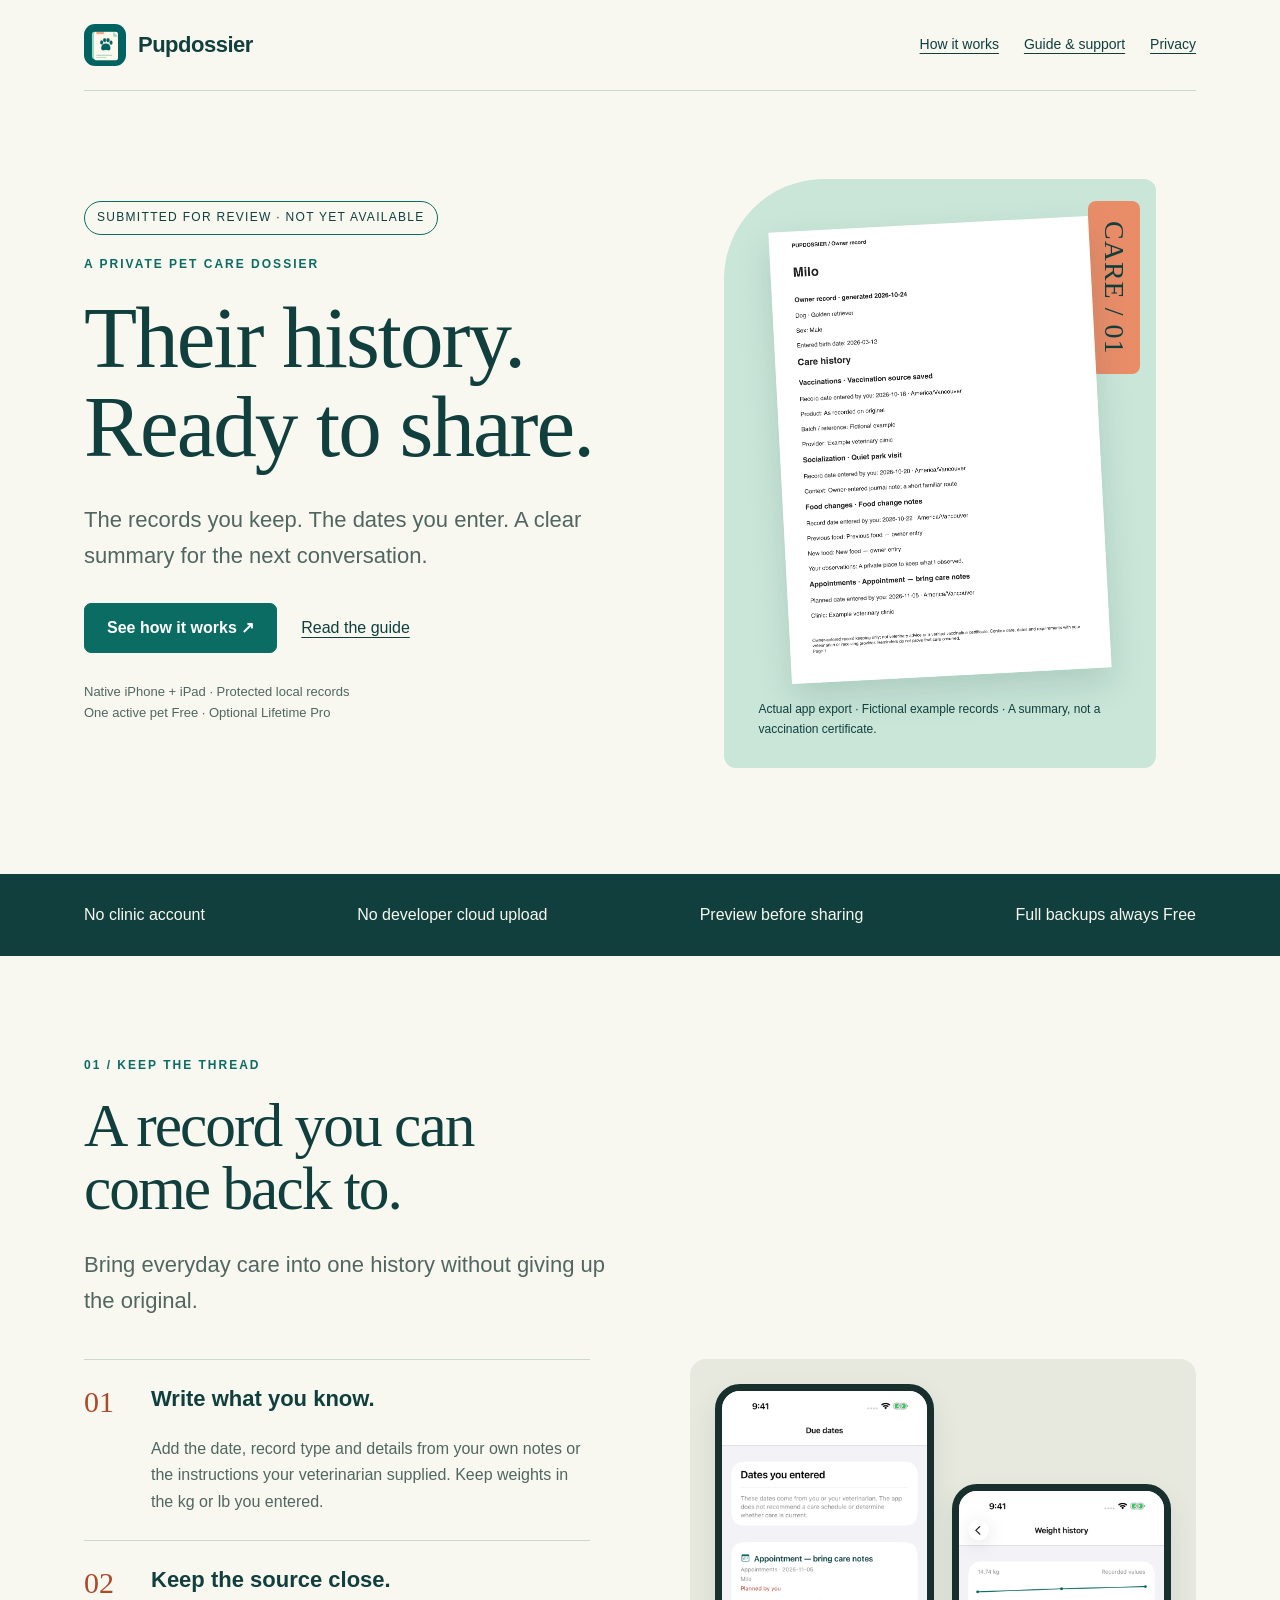
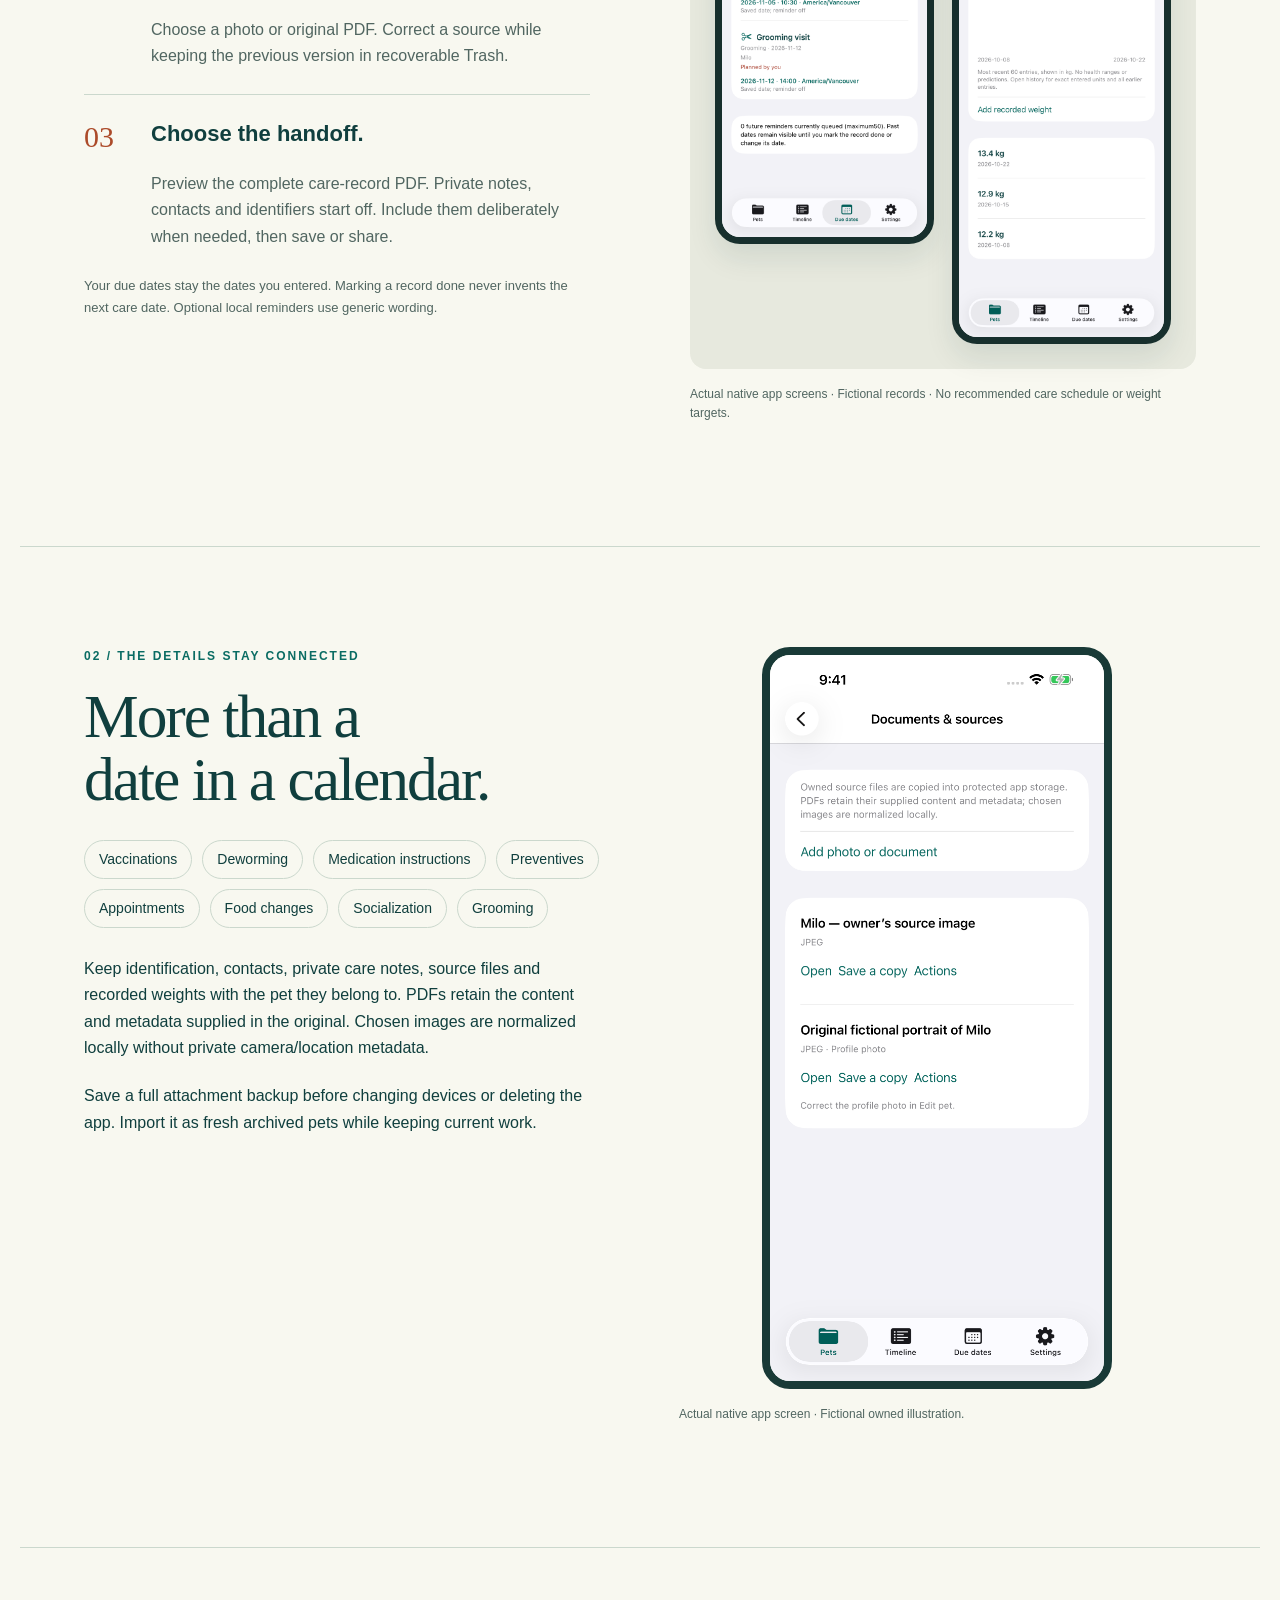
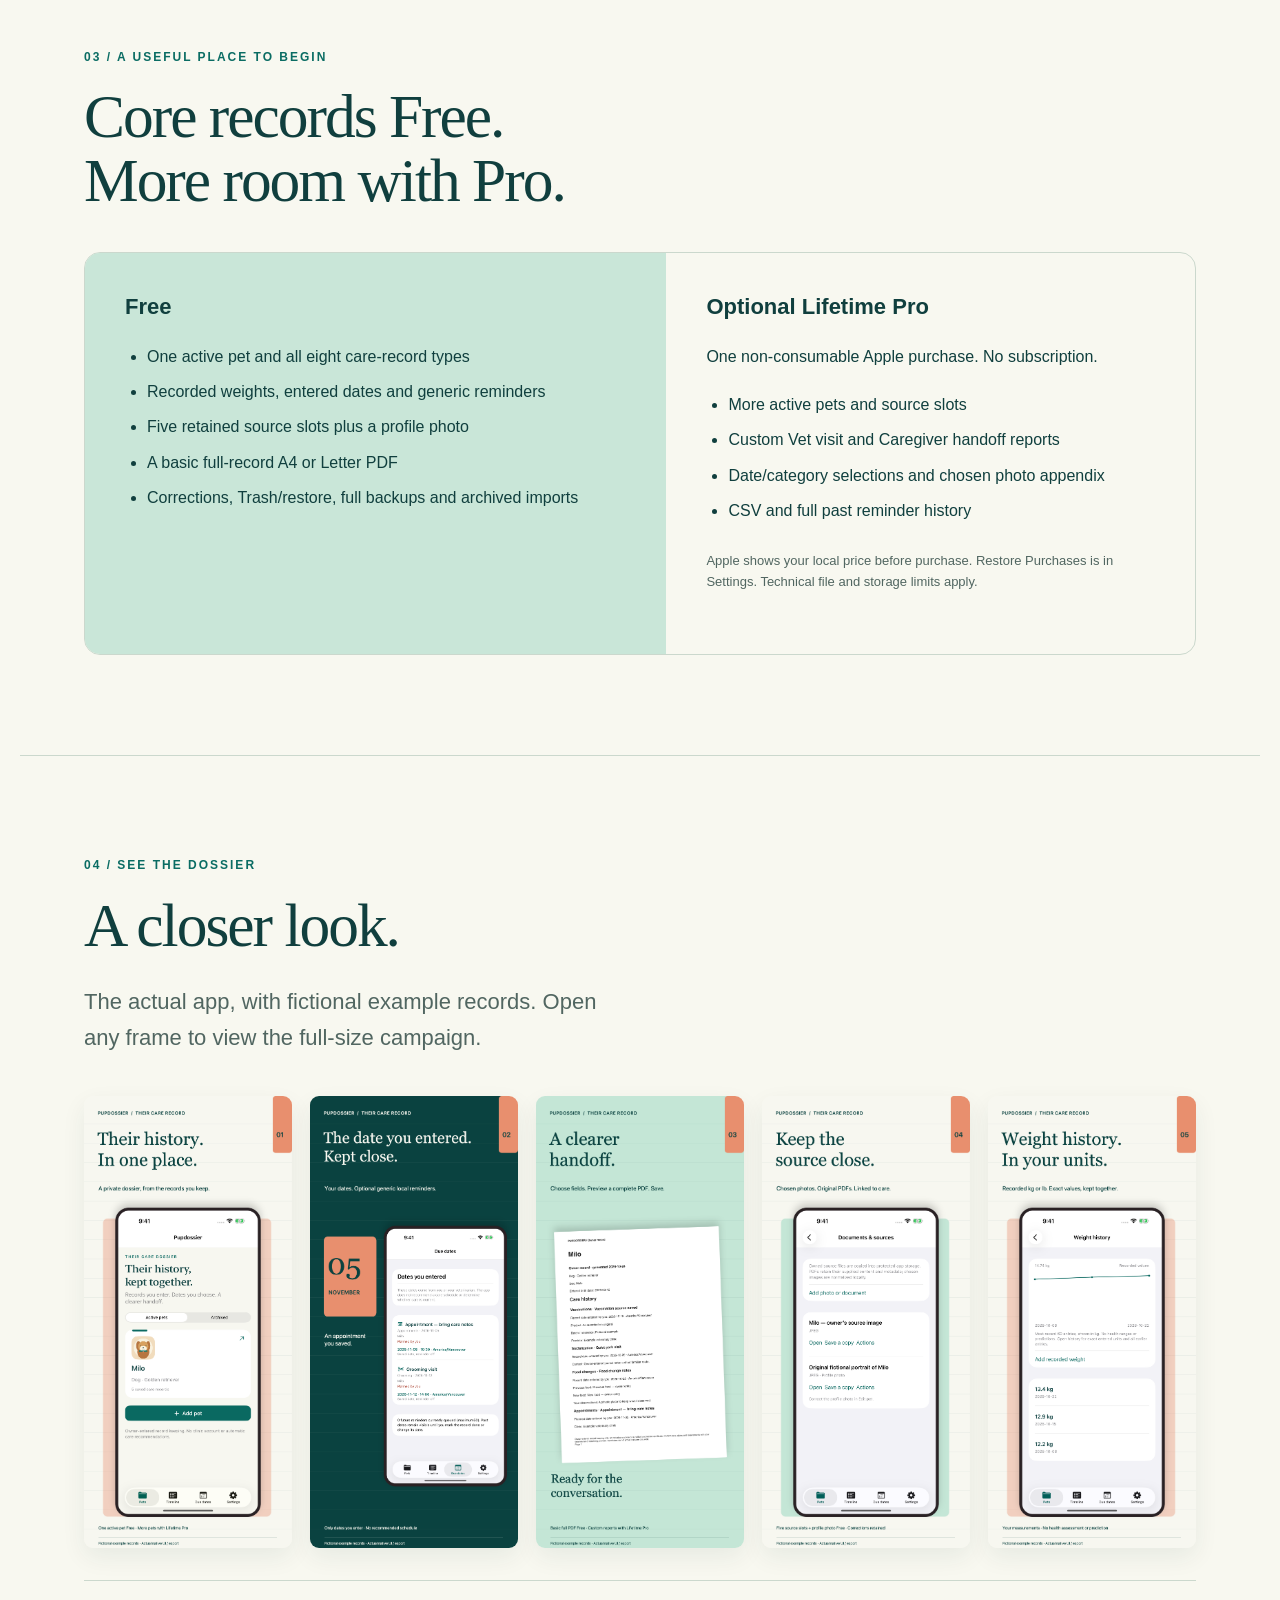
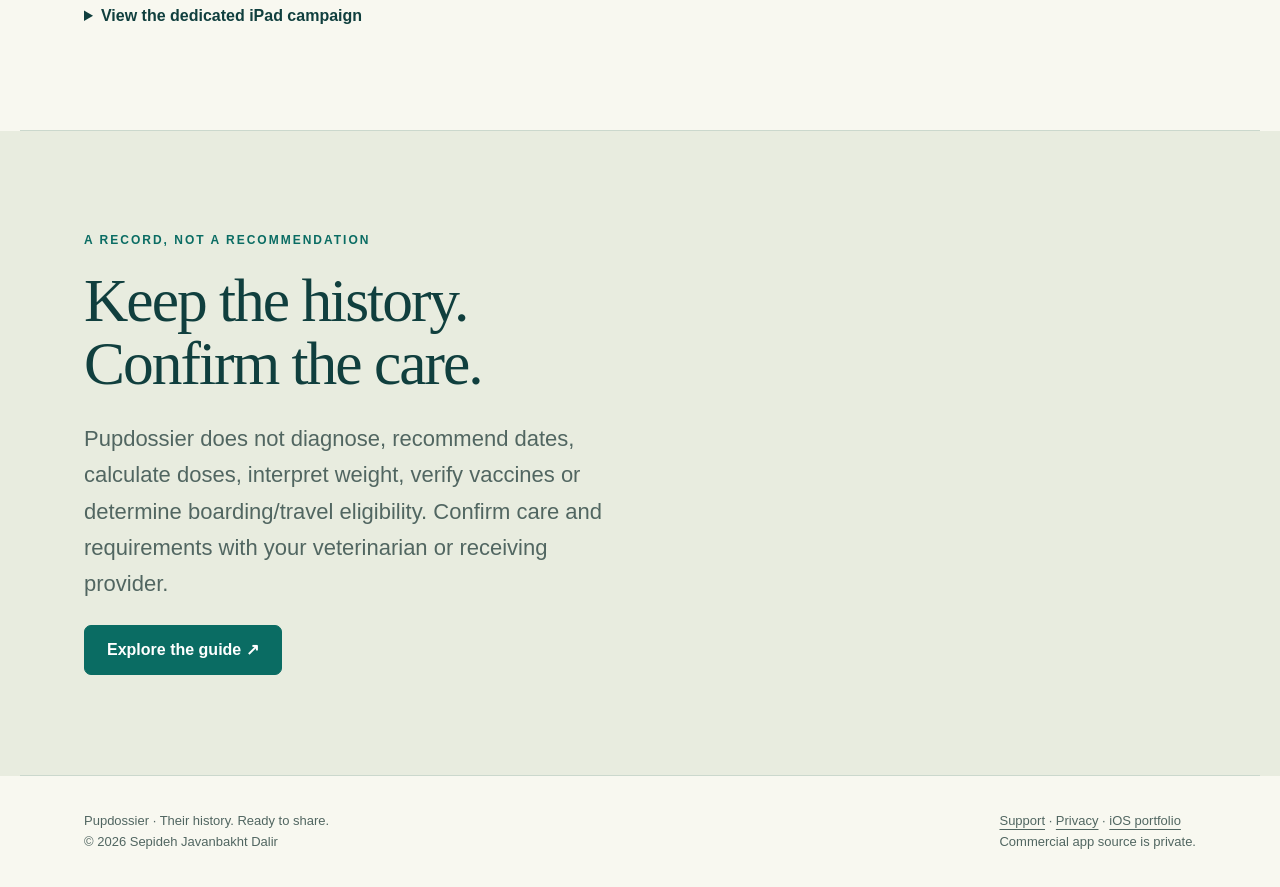
==== commit 55e7dae3: "Record the verified joint build two App Review submission" ====
--- a/index.html
+++ b/index.html
@@ -1 +1 @@
-<!doctype html><html lang="en"><head><meta charset="utf-8"><meta name="viewport" content="width=device-width,initial-scale=1"><meta name="description" content="Private pet care records, original sources, entered dates and deliberate PDF handoffs for iPhone and iPad."><title>Pupdossier — Their history. Ready to share.</title><link rel="icon" href="assets/icon.png"><link rel="stylesheet" href="styles.css"></head><body><header class="wrap"><nav aria-label="Main navigation"><a class="brand" href="index.html"><img src="assets/icon.png" width="42" height="42" alt="">Pupdossier</a><div class="links"><a href="index.html#how">How it works</a><a href="support.html">Guide &amp; support</a><a href="privacy.html">Privacy</a></div></nav></header><main><section class="wrap hero"><div><span class="status">In production · Not yet available</span><p class="eyebrow">A private pet care dossier</p><h1>Their history.<br>Ready to share.</h1><p class="lead">The records you keep. The dates you enter. A clear summary for the next conversation.</p><div class="actions"><a class="button" href="#how">See how it works ↗</a><a href="support.html">Read the guide</a></div><p class="small">Native iPhone + iPad · Protected local records<br>One active pet Free · Optional Lifetime Pro</p></div><figure class="proof"><span class="index-tab">CARE / 01</span><img src="assets/care-summary.png" alt="Actual Pupdossier PDF for fictional pet Milo, with saved care history and a page footer."><figcaption>Actual app export · Fictional example records · A summary, not a vaccination certificate.</figcaption></figure></section><div class="strip"><div class="wrap"><span>No clinic account</span><span>No developer cloud upload</span><span>Preview before sharing</span><span>Full backups always Free</span></div></div><section class="wrap section" id="how"><div class="section-head"><p class="eyebrow">01 / Keep the thread</p><h2>A record you can<br>come back to.</h2><p class="lead">Bring everyday care into one history without giving up the original.</p></div><div class="tour-grid"><div><div class="step"><span class="number">01</span><div><h3>Write what you know.</h3><p>Add the date, record type and details from your own notes or the instructions your veterinarian supplied. Keep weights in the kg or lb you entered.</p></div></div><div class="step"><span class="number">02</span><div><h3>Keep the source close.</h3><p>Choose a photo or original PDF. Correct a source while keeping the previous version in recoverable Trash.</p></div></div><div class="step"><span class="number">03</span><div><h3>Choose the handoff.</h3><p>Preview the complete care-record PDF. Private notes, contacts and identifiers start off. Include them deliberately when needed, then save or share.</p></div></div><p class="small">Your due dates stay the dates you entered. Marking a record done never invents the next care date. Optional local reminders use generic wording.</p></div><div><div class="device-pair"><img src="assets/dates.png" alt="Actual Due dates screen showing two dates entered for fictional pet Milo."><img src="assets/weights.png" alt="Actual recorded-weight history showing three entered kg measurements, without clinical interpretation."></div><p class="note">Actual native app screens · Fictional records · No recommended care schedule or weight targets.</p></div></div></section><section class="wrap section"><div class="records"><div><p class="eyebrow">02 / The details stay connected</p><h2>More than a<br>date in a calendar.</h2><div class="record-types"><span>Vaccinations</span><span>Deworming</span><span>Medication instructions</span><span>Preventives</span><span>Appointments</span><span>Food changes</span><span>Socialization</span><span>Grooming</span></div><p>Keep identification, contacts, private care notes, source files and recorded weights with the pet they belong to. PDFs retain the content and metadata supplied in the original. Chosen images are normalized locally without private camera/location metadata.</p><p>Save a full attachment backup before changing devices or deleting the app. Import it as fresh archived pets while keeping current work.</p></div><div><img class="source-image" loading="lazy" src="assets/sources.png" alt="Actual Documents and sources screen with selected original image and a separate profile photo."><p class="note">Actual native app screen · Fictional owned illustration.</p></div></div></section><section class="wrap section"><div class="section-head"><p class="eyebrow">03 / A useful place to begin</p><h2>Core records Free.<br>More room with Pro.</h2></div><div class="choice"><div><h3>Free</h3><ul><li>One active pet and all eight care-record types</li><li>Recorded weights, entered dates and generic reminders</li><li>Five retained source slots plus a profile photo</li><li>A basic full-record A4 or Letter PDF</li><li>Corrections, Trash/restore, full backups and archived imports</li></ul></div><div><h3>Optional Lifetime Pro</h3><p>One non-consumable Apple purchase. No subscription.</p><ul><li>More active pets and source slots</li><li>Custom Vet visit and Caregiver handoff reports</li><li>Date/category selections and chosen photo appendix</li><li>CSV and full past reminder history</li></ul><p class="small">Apple shows your local price before purchase. Restore Purchases is in Settings. Technical file and storage limits apply.</p></div></div></section><section class="wrap section" id="campaign"><div class="section-head"><p class="eyebrow">04 / See the dossier</p><h2>A closer look.</h2><p class="lead">The actual app, with fictional example records. Open any frame to view the full-size campaign.</p></div><div class="campaign-grid"><a href="assets/campaign/iphone-01.png"><img loading="lazy" width="1206" height="2622" src="assets/campaign/iphone-01.png" alt="iPhone campaign: Their history. In one place."></a><a href="assets/campaign/iphone-02.png"><img loading="lazy" width="1206" height="2622" src="assets/campaign/iphone-02.png" alt="iPhone campaign: The dates you enter. Kept close."></a><a href="assets/campaign/iphone-03.png"><img loading="lazy" width="1206" height="2622" src="assets/campaign/iphone-03.png" alt="iPhone campaign: A clearer handoff."></a><a href="assets/campaign/iphone-04.png"><img loading="lazy" width="1206" height="2622" src="assets/campaign/iphone-04.png" alt="iPhone campaign: Keep the source close."></a><a href="assets/campaign/iphone-05.png"><img loading="lazy" width="1206" height="2622" src="assets/campaign/iphone-05.png" alt="iPhone campaign: Weight history. In your units."></a></div><details class="tablet-campaign"><summary>View the dedicated iPad campaign</summary><div class="campaign-grid tablet"><a href="assets/campaign/ipad-01.png"><img loading="lazy" width="2064" height="2752" src="assets/campaign/ipad-01.png" alt="iPad campaign: Their history. In one place."></a><a href="assets/campaign/ipad-02.png"><img loading="lazy" width="2064" height="2752" src="assets/campaign/ipad-02.png" alt="iPad campaign: The dates you enter. Kept close."></a><a href="assets/campaign/ipad-03.png"><img loading="lazy" width="2064" height="2752" src="assets/campaign/ipad-03.png" alt="iPad campaign: A clearer handoff."></a><a href="assets/campaign/ipad-04.png"><img loading="lazy" width="2064" height="2752" src="assets/campaign/ipad-04.png" alt="iPad campaign: Keep the source close."></a><a href="assets/campaign/ipad-05.png"><img loading="lazy" width="2064" height="2752" src="assets/campaign/ipad-05.png" alt="iPad campaign: Weight history. In your units."></a></div></details></section><section class="quiet"><div class="wrap section"><p class="eyebrow">A record, not a recommendation</p><h2>Keep the history.<br>Confirm the care.</h2><p class="lead">Pupdossier does not diagnose, recommend dates, calculate doses, interpret weight, verify vaccines or determine boarding/travel eligibility. Confirm care and requirements with your veterinarian or receiving provider.</p><a class="button" href="support.html">Explore the guide ↗</a></div></section></main><footer><div class="wrap"><span>Pupdossier · Their history. Ready to share.<br>© 2026 Sepideh Javanbakht Dalir</span><span><a href="support.html">Support</a> · <a href="privacy.html">Privacy</a> · <a href="https://github.com/sepidehdalir/ios-app-portfolio">iOS portfolio</a><br>Commercial app source is private.</span></div></footer></body></html>+<!doctype html><html lang="en"><head><meta charset="utf-8"><meta name="viewport" content="width=device-width,initial-scale=1"><meta name="description" content="Private pet care records, original sources, entered dates and deliberate PDF handoffs for iPhone and iPad."><title>Pupdossier — Their history. Ready to share.</title><link rel="icon" href="assets/icon.png"><link rel="stylesheet" href="styles.css"></head><body><header class="wrap"><nav aria-label="Main navigation"><a class="brand" href="index.html"><img src="assets/icon.png" width="42" height="42" alt="">Pupdossier</a><div class="links"><a href="index.html#how">How it works</a><a href="support.html">Guide &amp; support</a><a href="privacy.html">Privacy</a></div></nav></header><main><section class="wrap hero"><div><span class="status">Submitted for review · Not yet available</span><p class="eyebrow">A private pet care dossier</p><h1>Their history.<br>Ready to share.</h1><p class="lead">The records you keep. The dates you enter. A clear summary for the next conversation.</p><div class="actions"><a class="button" href="#how">See how it works ↗</a><a href="support.html">Read the guide</a></div><p class="small">Native iPhone + iPad · Protected local records<br>One active pet Free · Optional Lifetime Pro</p></div><figure class="proof"><span class="index-tab">CARE / 01</span><img src="assets/care-summary.png" alt="Actual Pupdossier PDF for fictional pet Milo, with saved care history and a page footer."><figcaption>Actual app export · Fictional example records · A summary, not a vaccination certificate.</figcaption></figure></section><div class="strip"><div class="wrap"><span>No clinic account</span><span>No developer cloud upload</span><span>Preview before sharing</span><span>Full backups always Free</span></div></div><section class="wrap section" id="how"><div class="section-head"><p class="eyebrow">01 / Keep the thread</p><h2>A record you can<br>come back to.</h2><p class="lead">Bring everyday care into one history without giving up the original.</p></div><div class="tour-grid"><div><div class="step"><span class="number">01</span><div><h3>Write what you know.</h3><p>Add the date, record type and details from your own notes or the instructions your veterinarian supplied. Keep weights in the kg or lb you entered.</p></div></div><div class="step"><span class="number">02</span><div><h3>Keep the source close.</h3><p>Choose a photo or original PDF. Correct a source while keeping the previous version in recoverable Trash.</p></div></div><div class="step"><span class="number">03</span><div><h3>Choose the handoff.</h3><p>Preview the complete care-record PDF. Private notes, contacts and identifiers start off. Include them deliberately when needed, then save or share.</p></div></div><p class="small">Your due dates stay the dates you entered. Marking a record done never invents the next care date. Optional local reminders use generic wording.</p></div><div><div class="device-pair"><img src="assets/dates.png" alt="Actual Due dates screen showing two dates entered for fictional pet Milo."><img src="assets/weights.png" alt="Actual recorded-weight history showing three entered kg measurements, without clinical interpretation."></div><p class="note">Actual native app screens · Fictional records · No recommended care schedule or weight targets.</p></div></div></section><section class="wrap section"><div class="records"><div><p class="eyebrow">02 / The details stay connected</p><h2>More than a<br>date in a calendar.</h2><div class="record-types"><span>Vaccinations</span><span>Deworming</span><span>Medication instructions</span><span>Preventives</span><span>Appointments</span><span>Food changes</span><span>Socialization</span><span>Grooming</span></div><p>Keep identification, contacts, private care notes, source files and recorded weights with the pet they belong to. PDFs retain the content and metadata supplied in the original. Chosen images are normalized locally without private camera/location metadata.</p><p>Save a full attachment backup before changing devices or deleting the app. Import it as fresh archived pets while keeping current work.</p></div><div><img class="source-image" loading="lazy" src="assets/sources.png" alt="Actual Documents and sources screen with selected original image and a separate profile photo."><p class="note">Actual native app screen · Fictional owned illustration.</p></div></div></section><section class="wrap section"><div class="section-head"><p class="eyebrow">03 / A useful place to begin</p><h2>Core records Free.<br>More room with Pro.</h2></div><div class="choice"><div><h3>Free</h3><ul><li>One active pet and all eight care-record types</li><li>Recorded weights, entered dates and generic reminders</li><li>Five retained source slots plus a profile photo</li><li>A basic full-record A4 or Letter PDF</li><li>Corrections, Trash/restore, full backups and archived imports</li></ul></div><div><h3>Optional Lifetime Pro</h3><p>One non-consumable Apple purchase. No subscription.</p><ul><li>More active pets and source slots</li><li>Custom Vet visit and Caregiver handoff reports</li><li>Date/category selections and chosen photo appendix</li><li>CSV and full past reminder history</li></ul><p class="small">Apple shows your local price before purchase. Restore Purchases is in Settings. Technical file and storage limits apply.</p></div></div></section><section class="wrap section" id="campaign"><div class="section-head"><p class="eyebrow">04 / See the dossier</p><h2>A closer look.</h2><p class="lead">The actual app, with fictional example records. Open any frame to view the full-size campaign.</p></div><div class="campaign-grid"><a href="assets/campaign/iphone-01.png"><img loading="lazy" width="1206" height="2622" src="assets/campaign/iphone-01.png" alt="iPhone campaign: Their history. In one place."></a><a href="assets/campaign/iphone-02.png"><img loading="lazy" width="1206" height="2622" src="assets/campaign/iphone-02.png" alt="iPhone campaign: The dates you enter. Kept close."></a><a href="assets/campaign/iphone-03.png"><img loading="lazy" width="1206" height="2622" src="assets/campaign/iphone-03.png" alt="iPhone campaign: A clearer handoff."></a><a href="assets/campaign/iphone-04.png"><img loading="lazy" width="1206" height="2622" src="assets/campaign/iphone-04.png" alt="iPhone campaign: Keep the source close."></a><a href="assets/campaign/iphone-05.png"><img loading="lazy" width="1206" height="2622" src="assets/campaign/iphone-05.png" alt="iPhone campaign: Weight history. In your units."></a></div><details class="tablet-campaign"><summary>View the dedicated iPad campaign</summary><div class="campaign-grid tablet"><a href="assets/campaign/ipad-01.png"><img loading="lazy" width="2064" height="2752" src="assets/campaign/ipad-01.png" alt="iPad campaign: Their history. In one place."></a><a href="assets/campaign/ipad-02.png"><img loading="lazy" width="2064" height="2752" src="assets/campaign/ipad-02.png" alt="iPad campaign: The dates you enter. Kept close."></a><a href="assets/campaign/ipad-03.png"><img loading="lazy" width="2064" height="2752" src="assets/campaign/ipad-03.png" alt="iPad campaign: A clearer handoff."></a><a href="assets/campaign/ipad-04.png"><img loading="lazy" width="2064" height="2752" src="assets/campaign/ipad-04.png" alt="iPad campaign: Keep the source close."></a><a href="assets/campaign/ipad-05.png"><img loading="lazy" width="2064" height="2752" src="assets/campaign/ipad-05.png" alt="iPad campaign: Weight history. In your units."></a></div></details></section><section class="quiet"><div class="wrap section"><p class="eyebrow">A record, not a recommendation</p><h2>Keep the history.<br>Confirm the care.</h2><p class="lead">Pupdossier does not diagnose, recommend dates, calculate doses, interpret weight, verify vaccines or determine boarding/travel eligibility. Confirm care and requirements with your veterinarian or receiving provider.</p><a class="button" href="support.html">Explore the guide ↗</a></div></section></main><footer><div class="wrap"><span>Pupdossier · Their history. Ready to share.<br>© 2026 Sepideh Javanbakht Dalir</span><span><a href="support.html">Support</a> · <a href="privacy.html">Privacy</a> · <a href="https://github.com/sepidehdalir/ios-app-portfolio">iOS portfolio</a><br>Commercial app source is private.</span></div></footer></body></html>
